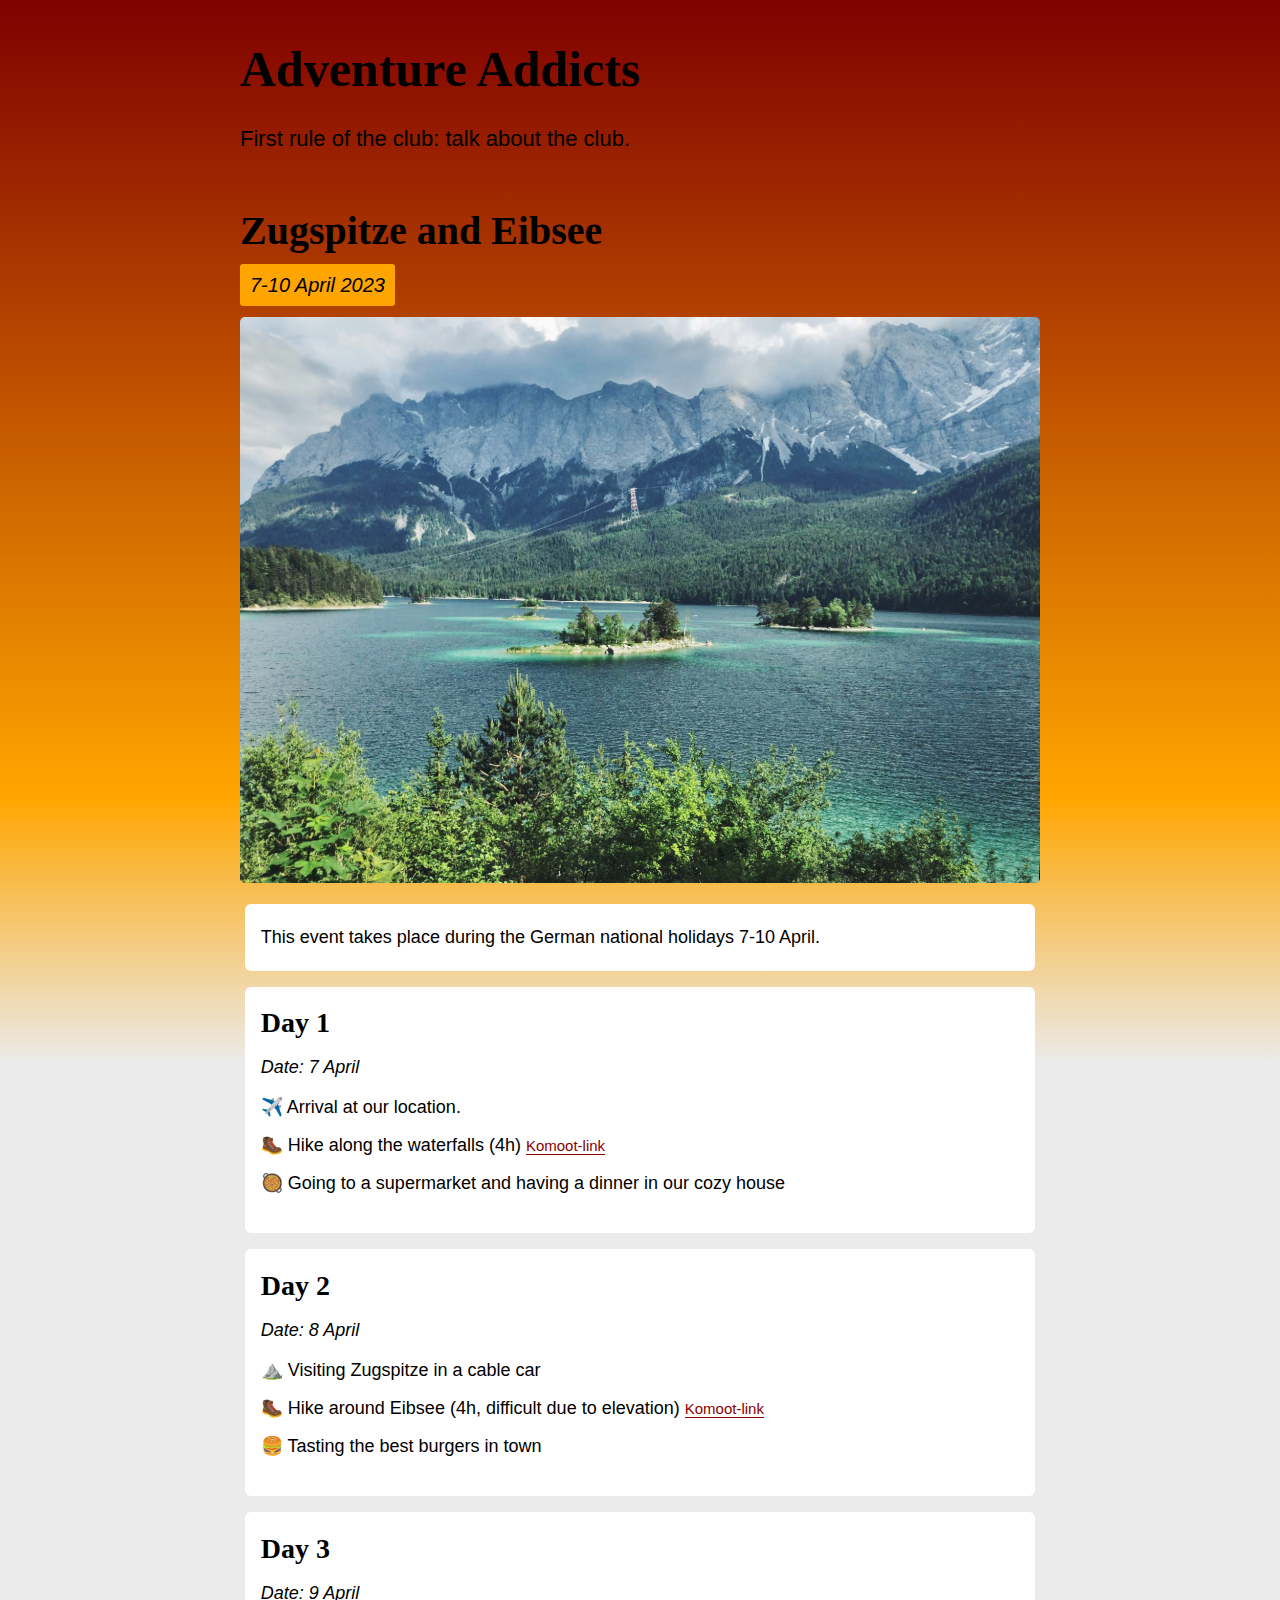
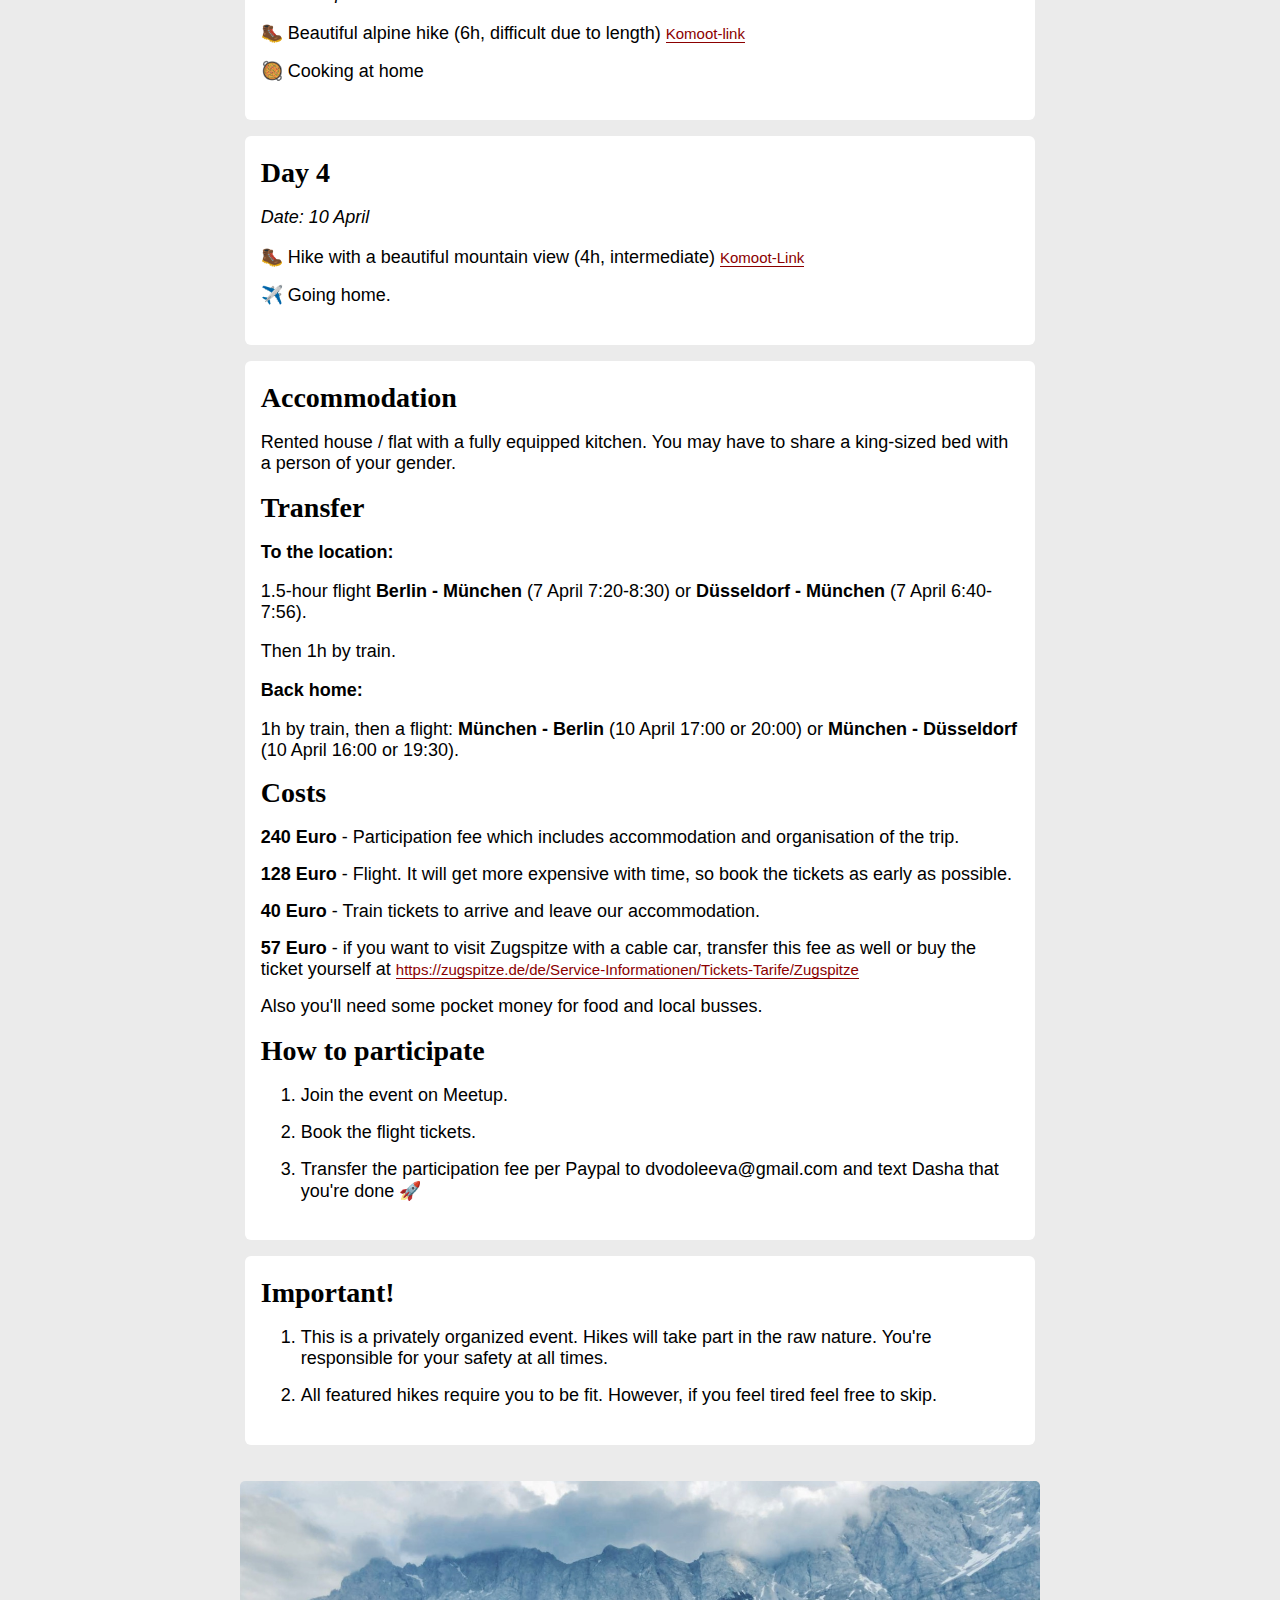
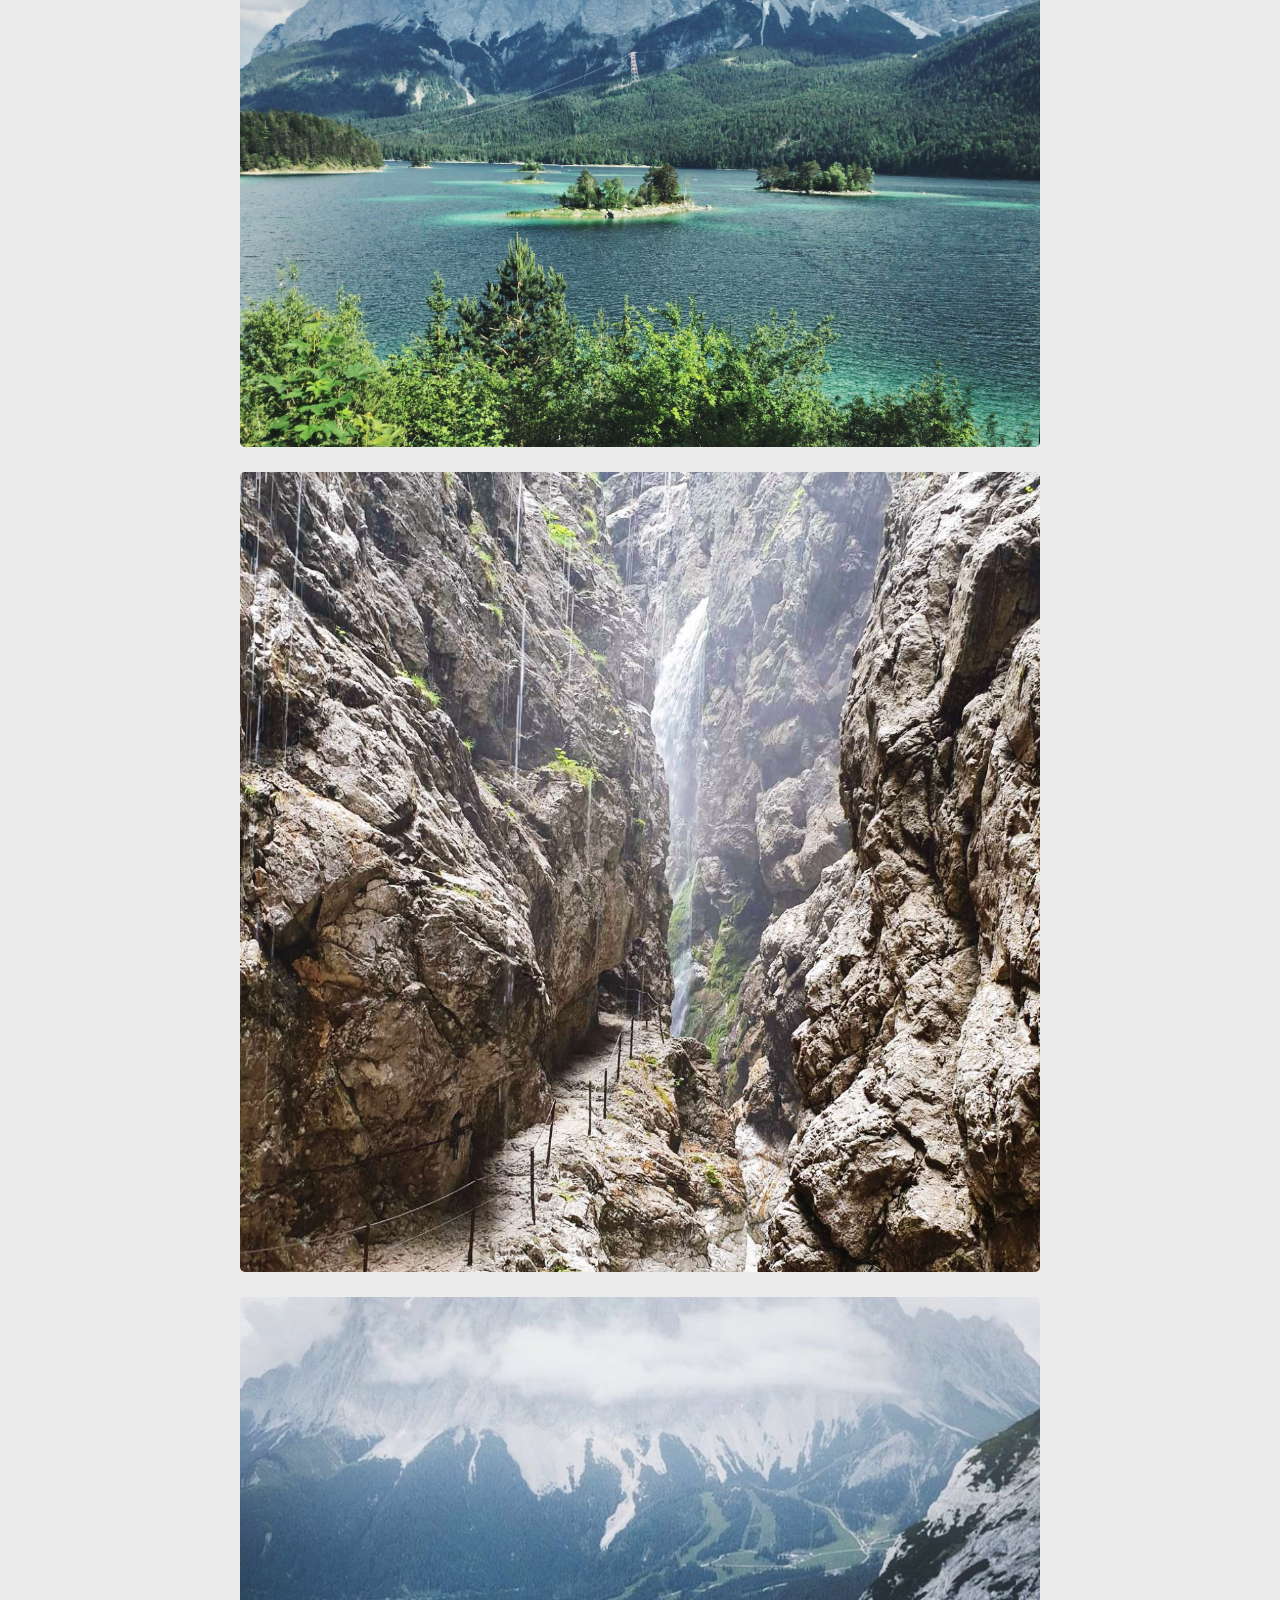
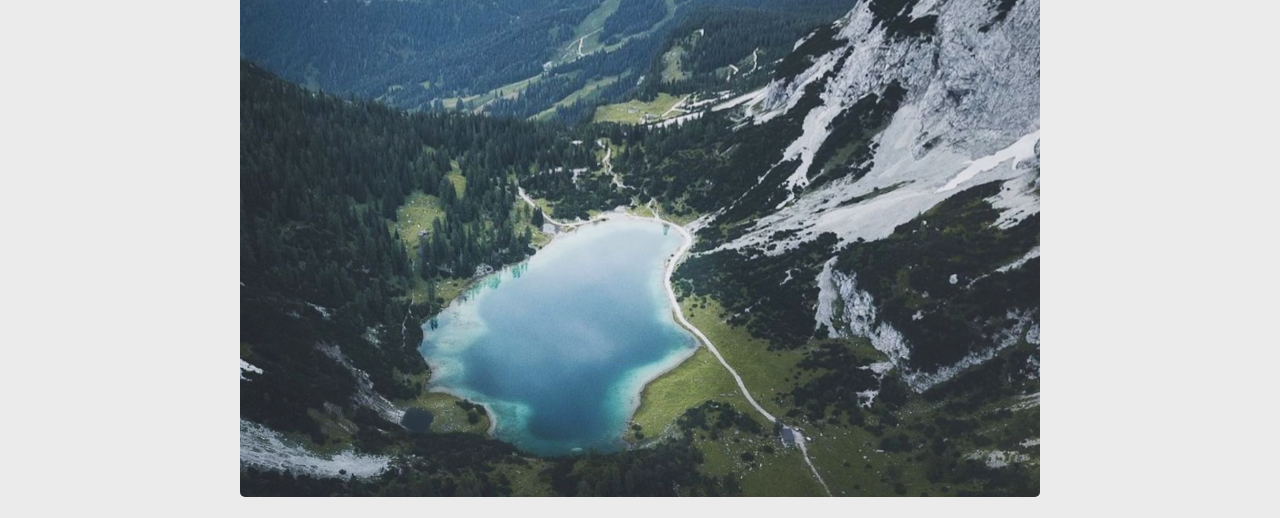
==== zugspitze/2023-04-07.html @ 320accec "correction" ====
<!DOCTYPE html>
<html lang="en">

<head>
    <link rel="stylesheet" href="../styles.css">
    <title>Adventure Addicts</title>
    <meta charset="utf-8">
    <meta name="viewport" content="width=device-width, initial-scale=1">

    <script src="../components/header.js" type="text/javascript" defer></script>
    <script src="../components/coming-trips.js" type="text/javascript" defer></script>

</head>

<body>

    <div class="padding">
        <div class="content">

            <header-component></header-component>

            <div class="horizonal-container">
                <h2>Zugspitze and Eibsee</h2>

            </div>
            <div>
                <span class="trip-dates">7-10 April 2023</span>
            </div>

    
            <img src="./assets/zs1.JPG" alt="Zugspitze">

            <div class="card">
                <p>This event takes place during the German national holidays 7-10 April. </p>
            </div>

            <div class="card">
                <h4>Day 1</h4>
                <p class="date">Date: 7 April</p>
                <ul>
                    <li>✈️ Arrival at our location. </li>
                    <li>🥾 Hike along the waterfalls (4h) <a href="https://www.komoot.com/smarttour/266112?tour_origin=smart_tour_search">Komoot-link</a> </li>
                    <li>🥘 Going to a supermarket and having a dinner in our cozy house</li>
                </ul>
            </div>
    


            <div class="card">
                <h4>Day 2 </h4>
                <p class="date">Date: 8 April</p>
                <ul>
                    <li>⛰️ Visiting Zugspitze in a cable car</li>
                    <li>🥾 Hike around Eibsee (4h, difficult due to elevation) <a href="https://www.komoot.com/tour/1000091803">Komoot-link</a></li>
                    <li>🍔 Tasting the best burgers in town</li>
                </ul>
            </div>
            

        
            <div class="card">
                <h4>Day 3</h4>
                <p class="date">Date: 9 April</p>
                <ul>
                    <li>🥾 Beautiful alpine hike (6h, difficult due to length) <a href="https://www.komoot.com/tour/1000092186">Komoot-link</a> </li>
                    <li>🥘 Cooking at home</a></li>
                </ul>
            </div>
            

            <div class="card">
                <h4>Day 4</h4>
                <p class="date">Date: 10 April</p>
                <ul>
                    <li>🥾 Hike with a beautiful mountain view (4h, intermediate) <a href="https://www.komoot.com/smarttour/9186745?tour_origin=smart_tour_search">Komoot-Link</a></li>
                    <li>✈️ Going home. </a></li>
                </ul>
            </div>


        
            <div class="card">


                <h4>
                    Accommodation
                </h4>
                <p>Rented house / flat with a fully equipped kitchen. You may have to share a king-sized bed with a person of your gender.</p>

                <h4>
                    Transfer 
                </h4>
                <p><b>To the location:</b></p>
                <p>
                    1.5-hour flight <b>Berlin - München</b> (7 April 7:20-8:30) or <b>Düsseldorf - München </b> (7 April 6:40-7:56). 
                </p>
                Then 1h by train.

                <p><b>Back home:</b></p>
                1h by train, then a flight:
                <b>München - Berlin</b> (10 April 17:00 or 20:00) or <b>München - Düsseldorf</b> (10 April 16:00 or 19:30).
                

                <h4>
                    Costs
                </h4>
                <ul>
                    <li><b>240 Euro</b> - Participation fee which includes accommodation and organisation of the trip. </li>
                    <li><b>128 Euro</b> - Flight. It will get more expensive with time, so book the tickets as early as possible. </li>
                    <li><b> 40 Euro</b> - Train tickets to arrive and leave our accommodation. </li>
                    <li><b> 57 Euro</b> - if you want to visit Zugspitze with a cable car, transfer this fee as well or buy the ticket yourself at <a href="https://zugspitze.de/de/Service-Informationen/Tickets-Tarife/Zugspitze">https://zugspitze.de/de/Service-Informationen/Tickets-Tarife/Zugspitze</a></li>
                    Also you'll need some pocket money for food and local busses. 
                </ul>


                <h4>
                    How to participate
                </h4>
                <ol>
                    <li>Join the event on Meetup.</li>
                    <li>Book the flight tickets.</li>
                    <li>Transfer the participation fee per Paypal to dvodoleeva@gmail.com and text Dasha that you're done 🚀 </li>
                </ol>
            </div>
            
            
            <div class="card">
                <h4>
                    Important!
                </h4>
                <ol>
                    <li>This is a privately organized event. Hikes will take part in the raw nature. You're responsible for your safety at all times.</li>
                    <li>All featured hikes require you to be fit. However, if you feel tired feel free to skip.</li>
                </ol>

            </div>

            



            <img src="./assets/zs1.JPG" alt="Zugspitze">
            <img src="./assets/zs2.JPG" alt="Zugspitze">
            <img src="./assets/zs4.JPG" alt="Zugspitze">
            


        </div>
    </div>

</body>
</html>
---- styles.css ----
* {
    box-sizing: border-box;
}

body {
    margin: 0;
    font-family: Arial, Helvetica, sans-serif;
    font-size: 18px;
    background: rgb(128,0,0);
    background: linear-gradient(rgba(128,0,0,1) 0%, rgb(255, 166, 0) 15%, rgb(235, 235, 235) 20%);
}

h1 {
    font-size: 50px;
    color: black;
    margin-bottom: 20px;
    font-family: Georgia;
    line-height: 70px;
}



.subheader {
    font-size: 22px;
    font-size: italic;
    color: black;
}

h2 {
    font-size: 40px;
    font-family: Georgia;
    margin-bottom: 20px;
}

h3 {
    font-size: 32px;
    font-family: Georgia;
}

h4 {
    font-size: 28px;
    margin: 1rem 0;
    font-family: Georgia;
}

a {
    color: darkred;
    text-decoration: none;
    border-bottom: 1px solid darkred;
    font-size: smaller;
}

img {
    width: 100%;
    max-width: 800px;
    max-height: 800px;
    object-fit: cover;
    border-radius: 5px;
    margin-top: 20px;
}

p {
    font-size: 18px;
}

ul {
    padding: 0;
    list-style-type: none;
}

li {
    padding-bottom: 1rem;
    /* list-style-type: none; */
    margin: 0;
}

li:not(:last-child):after {
    padding-bottom: 0;
}

.padding {
    margin: 1rem;
}

.content {
    width: 100%;
    max-width: 800px;
    margin-left: auto; 
    margin-right: auto;
}

.trip-dates {
    color: black;
    background-color: orange;
    padding: 10px;
    margin-top: 30px;
    font-size: 20px;
    font-style: italic;
    border-radius: 3px;
    text-overflow: none;
}

.date {
    font-style: italic;
}

.card {
    background-color: white;
    border-radius: 6px;
    padding: 0.3rem 1rem;
    margin: 1rem 0.3rem;
}

.day-plan:nth-child(odd) {
    /* background-color: ghostwhite; */
}

.horizonal-container {
    display: flex;
    flex-direction: row;
    justify-content: space-between;
    align-items: center;
}

/* box-shadow: 0 8px 40px -12px rgba(0,0,0,0.3); */
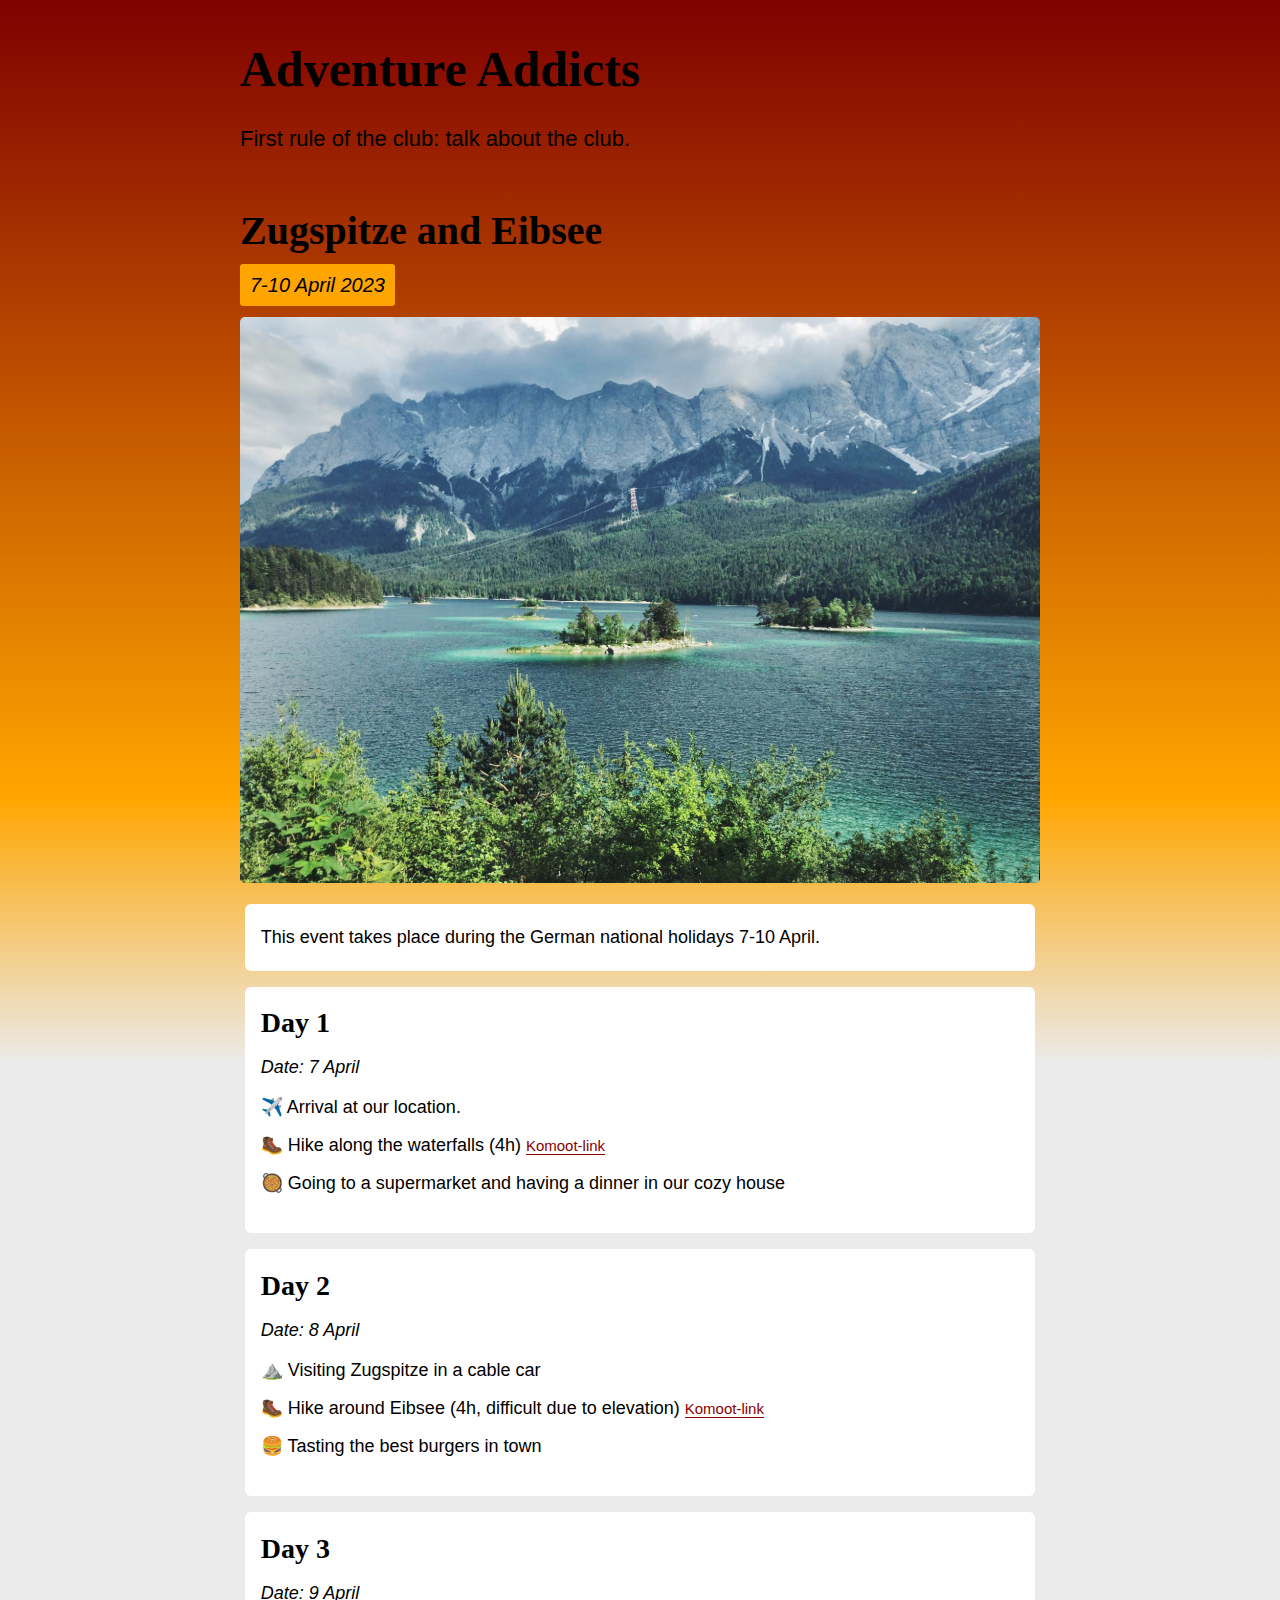
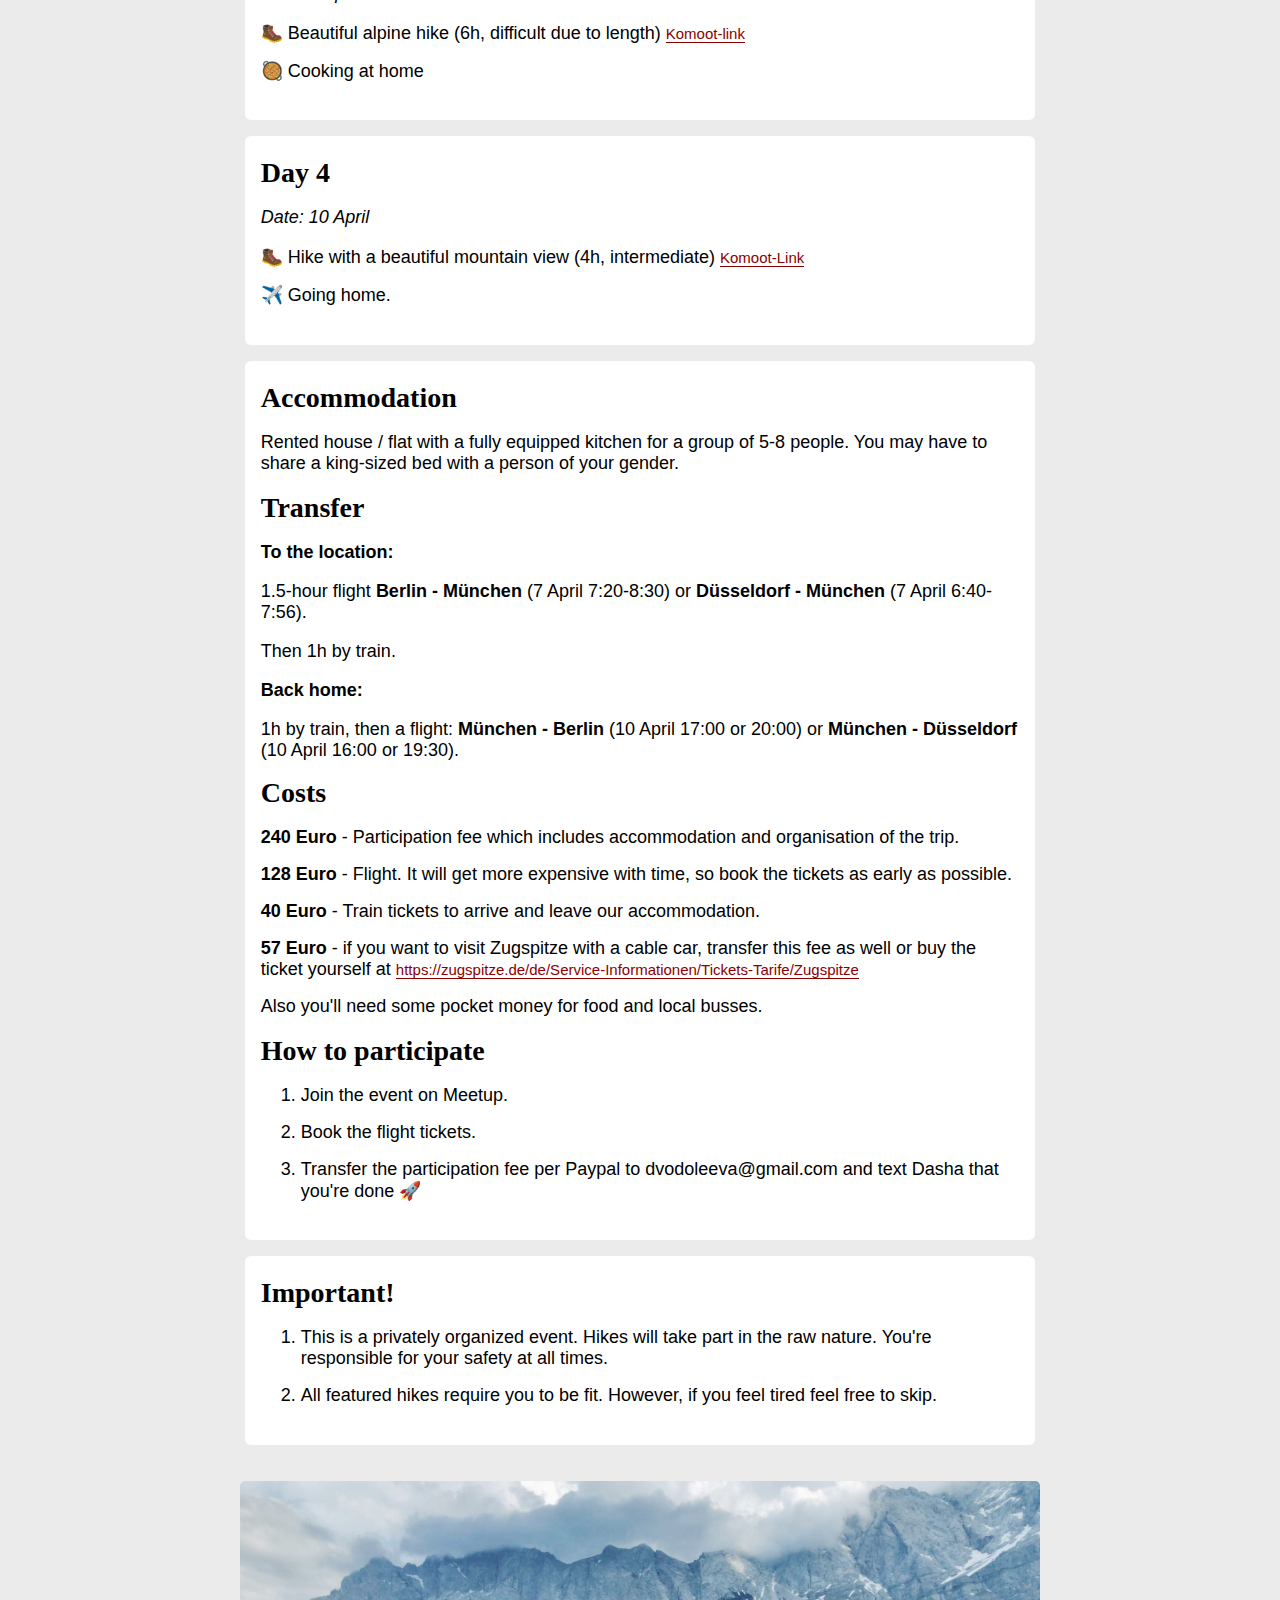
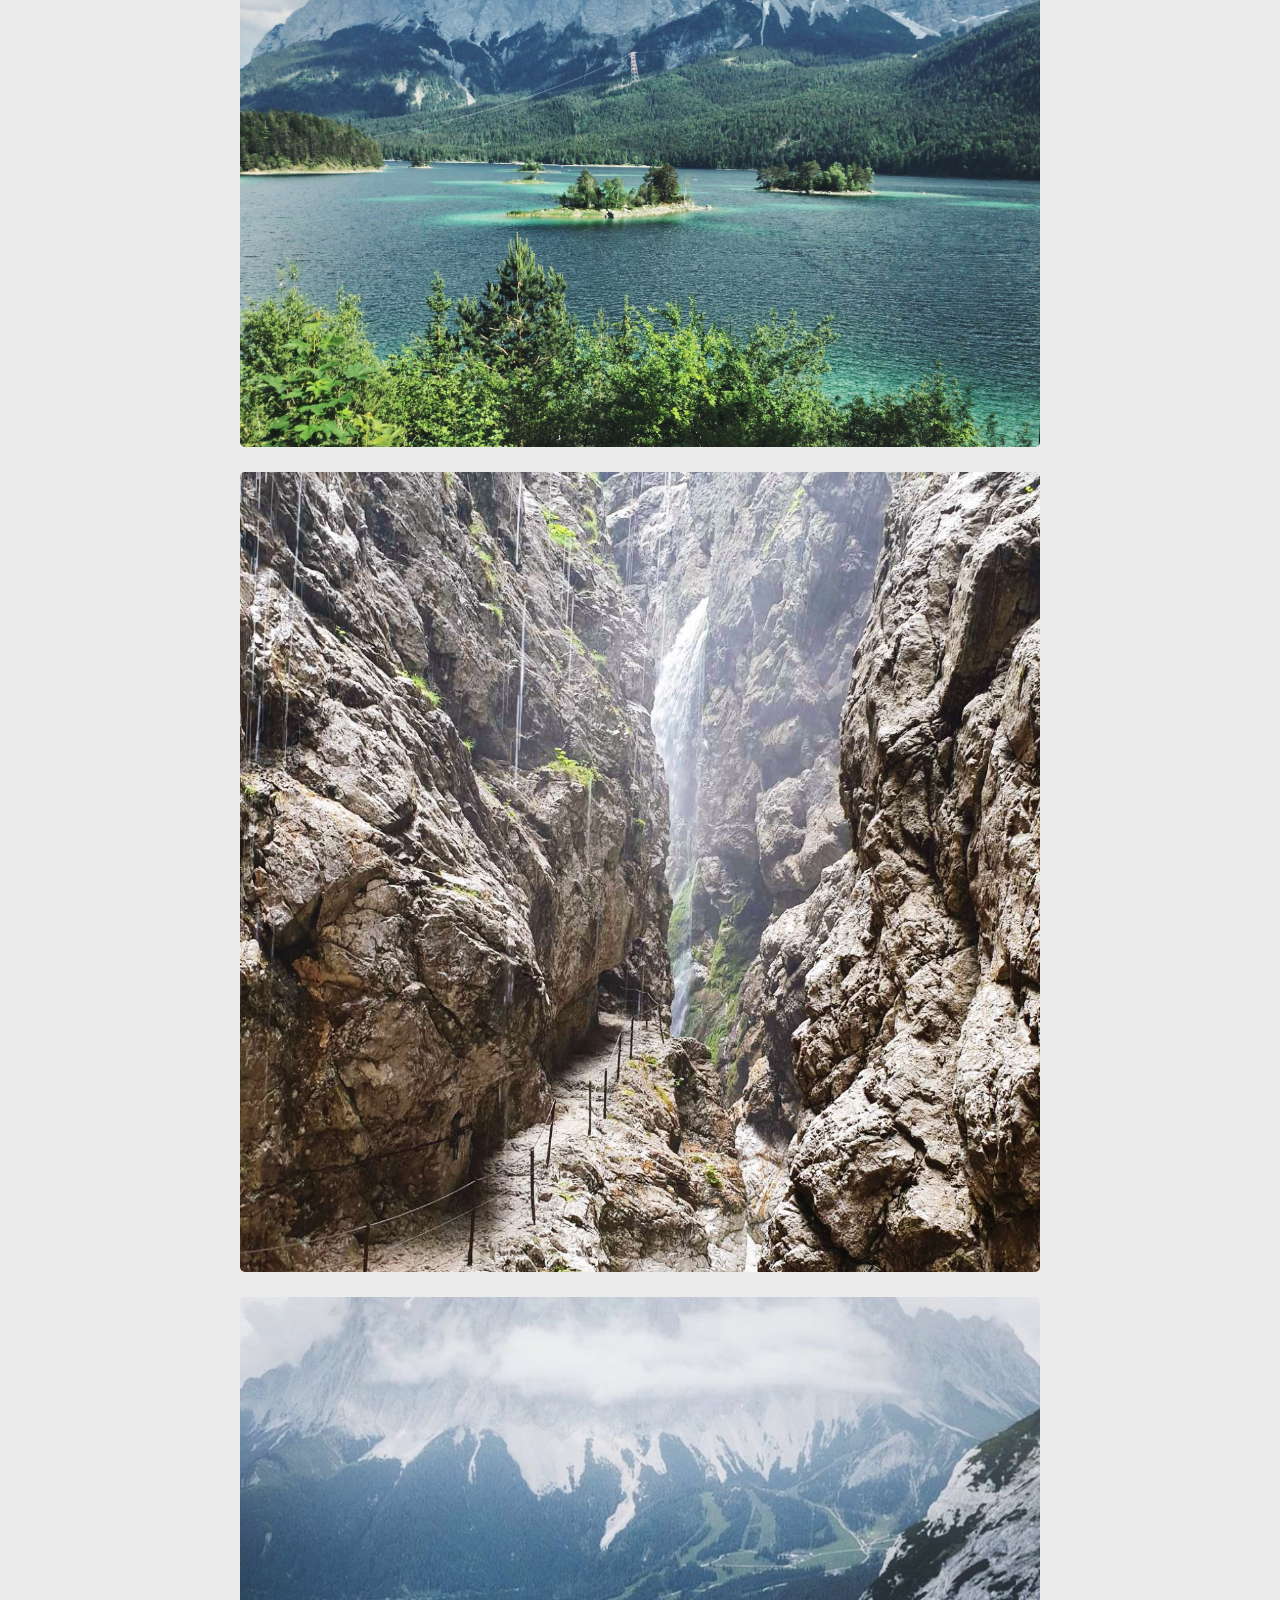
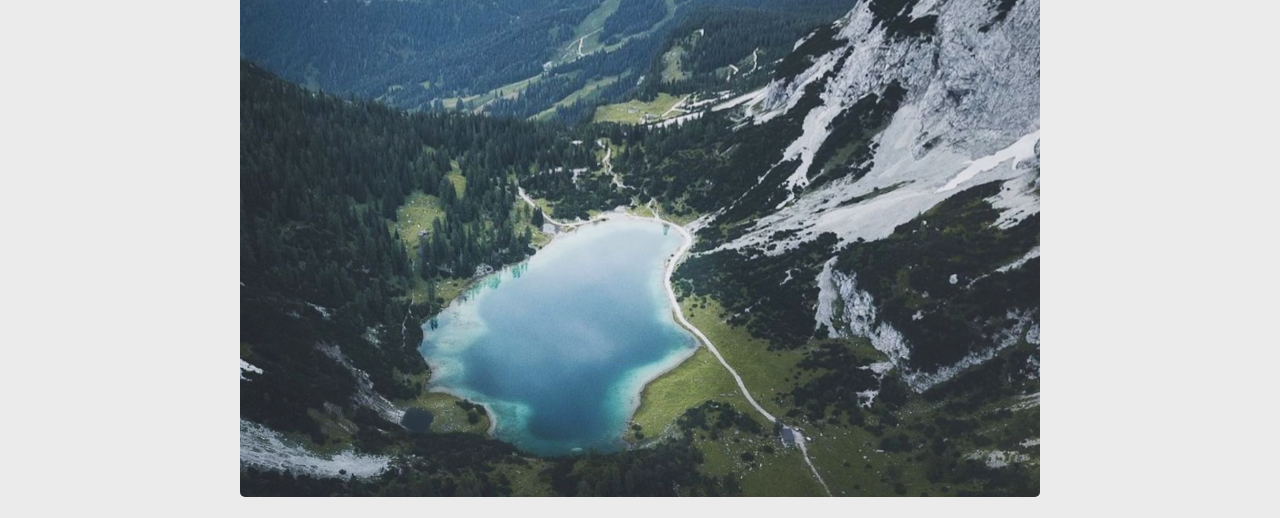
==== commit b233e98e: "house" ====
--- a/zugspitze/2023-04-07.html
+++ b/zugspitze/2023-04-07.html
@@ -85,7 +85,7 @@
                 <h4>
                     Accommodation
                 </h4>
-                <p>Rented house / flat with a fully equipped kitchen. You may have to share a king-sized bed with a person of your gender.</p>
+                <p>Rented house / flat with a fully equipped kitchen for a group of 5-8 people. You may have to share a king-sized bed with a person of your gender.</p>
 
                 <h4>
                     Transfer 
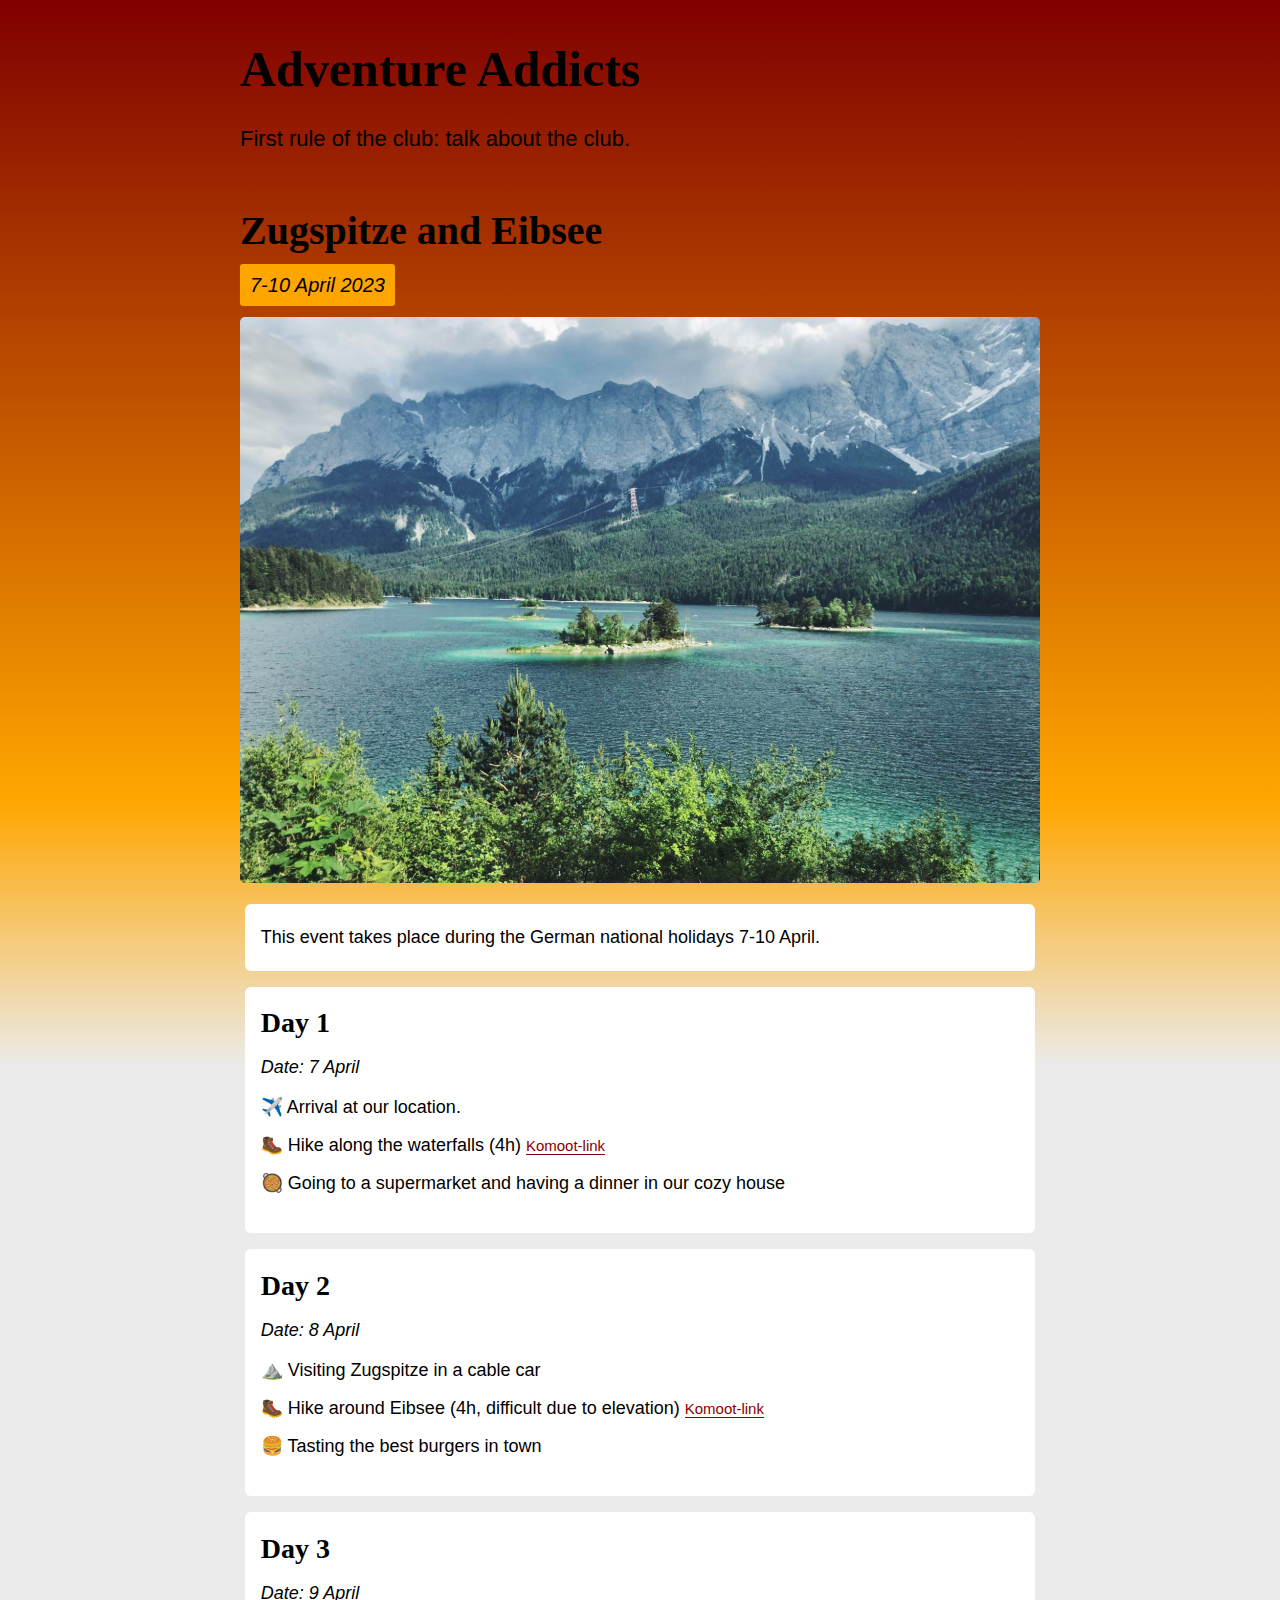
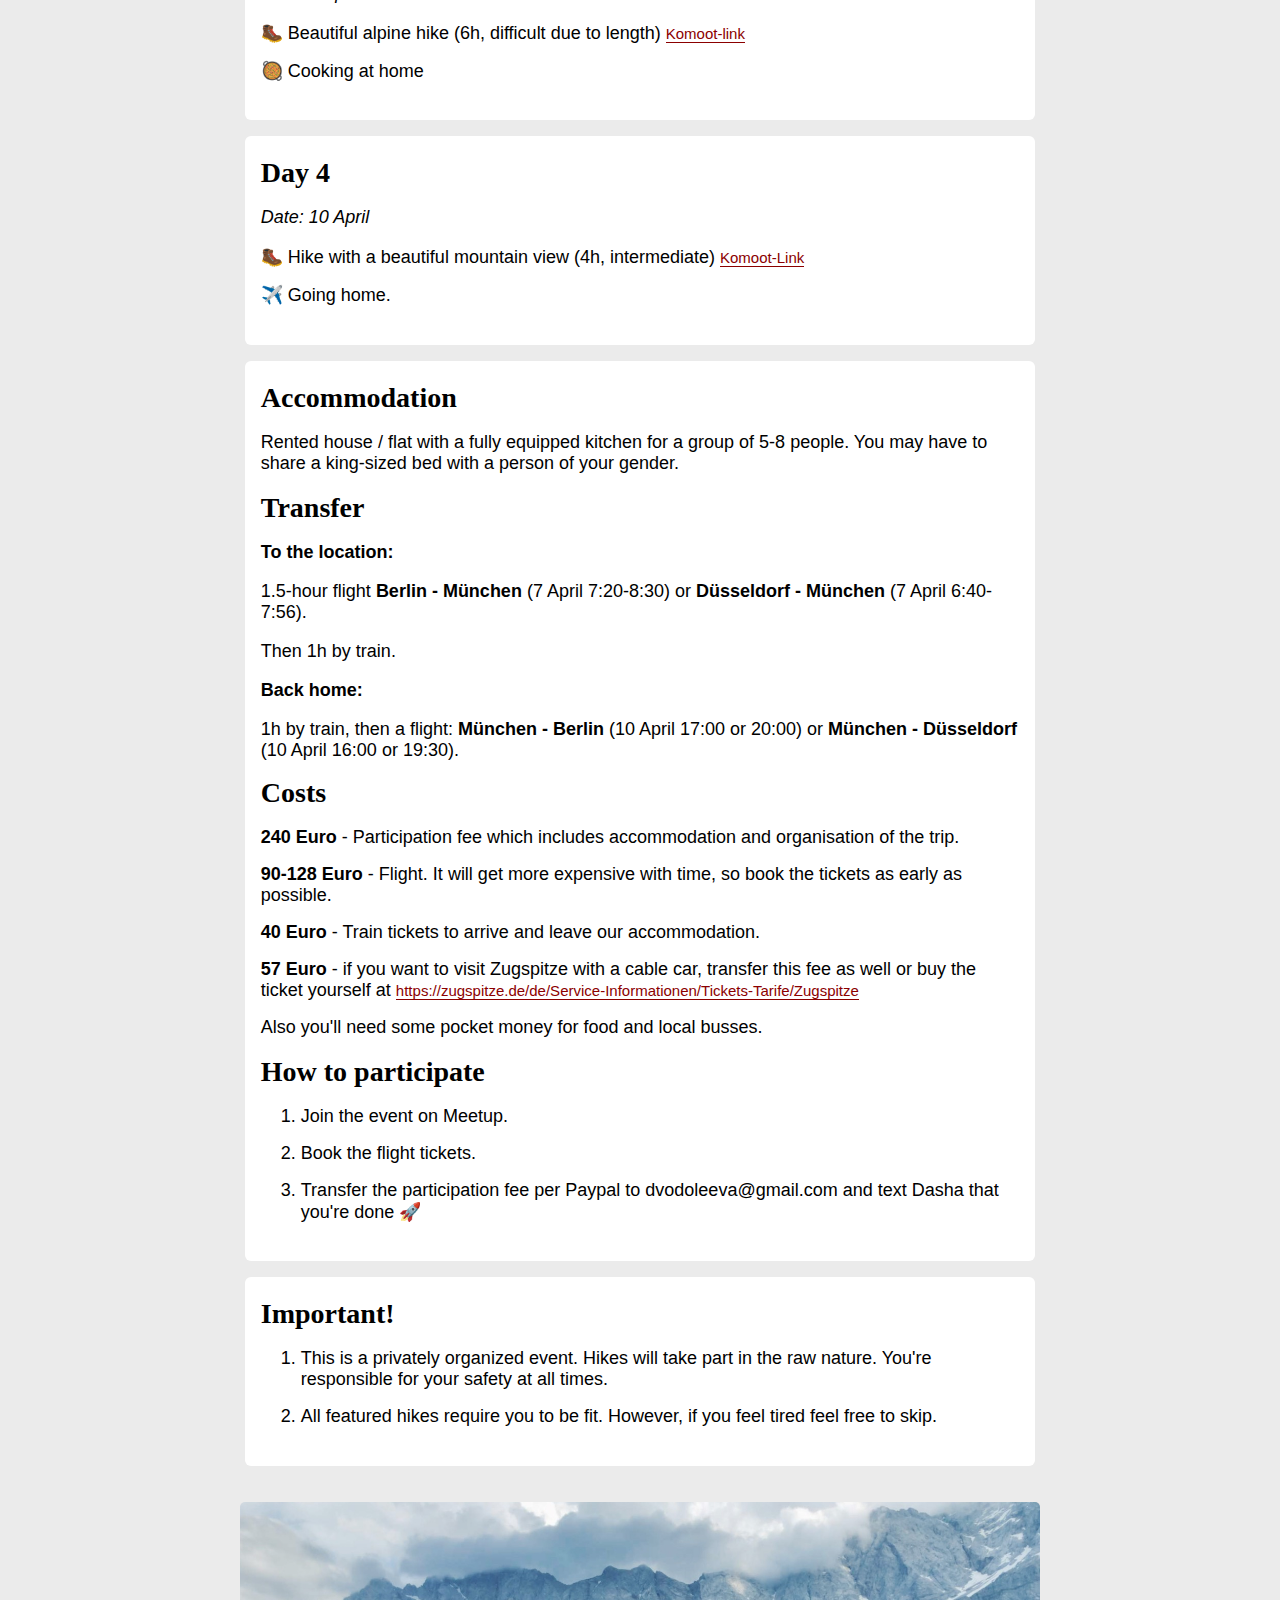
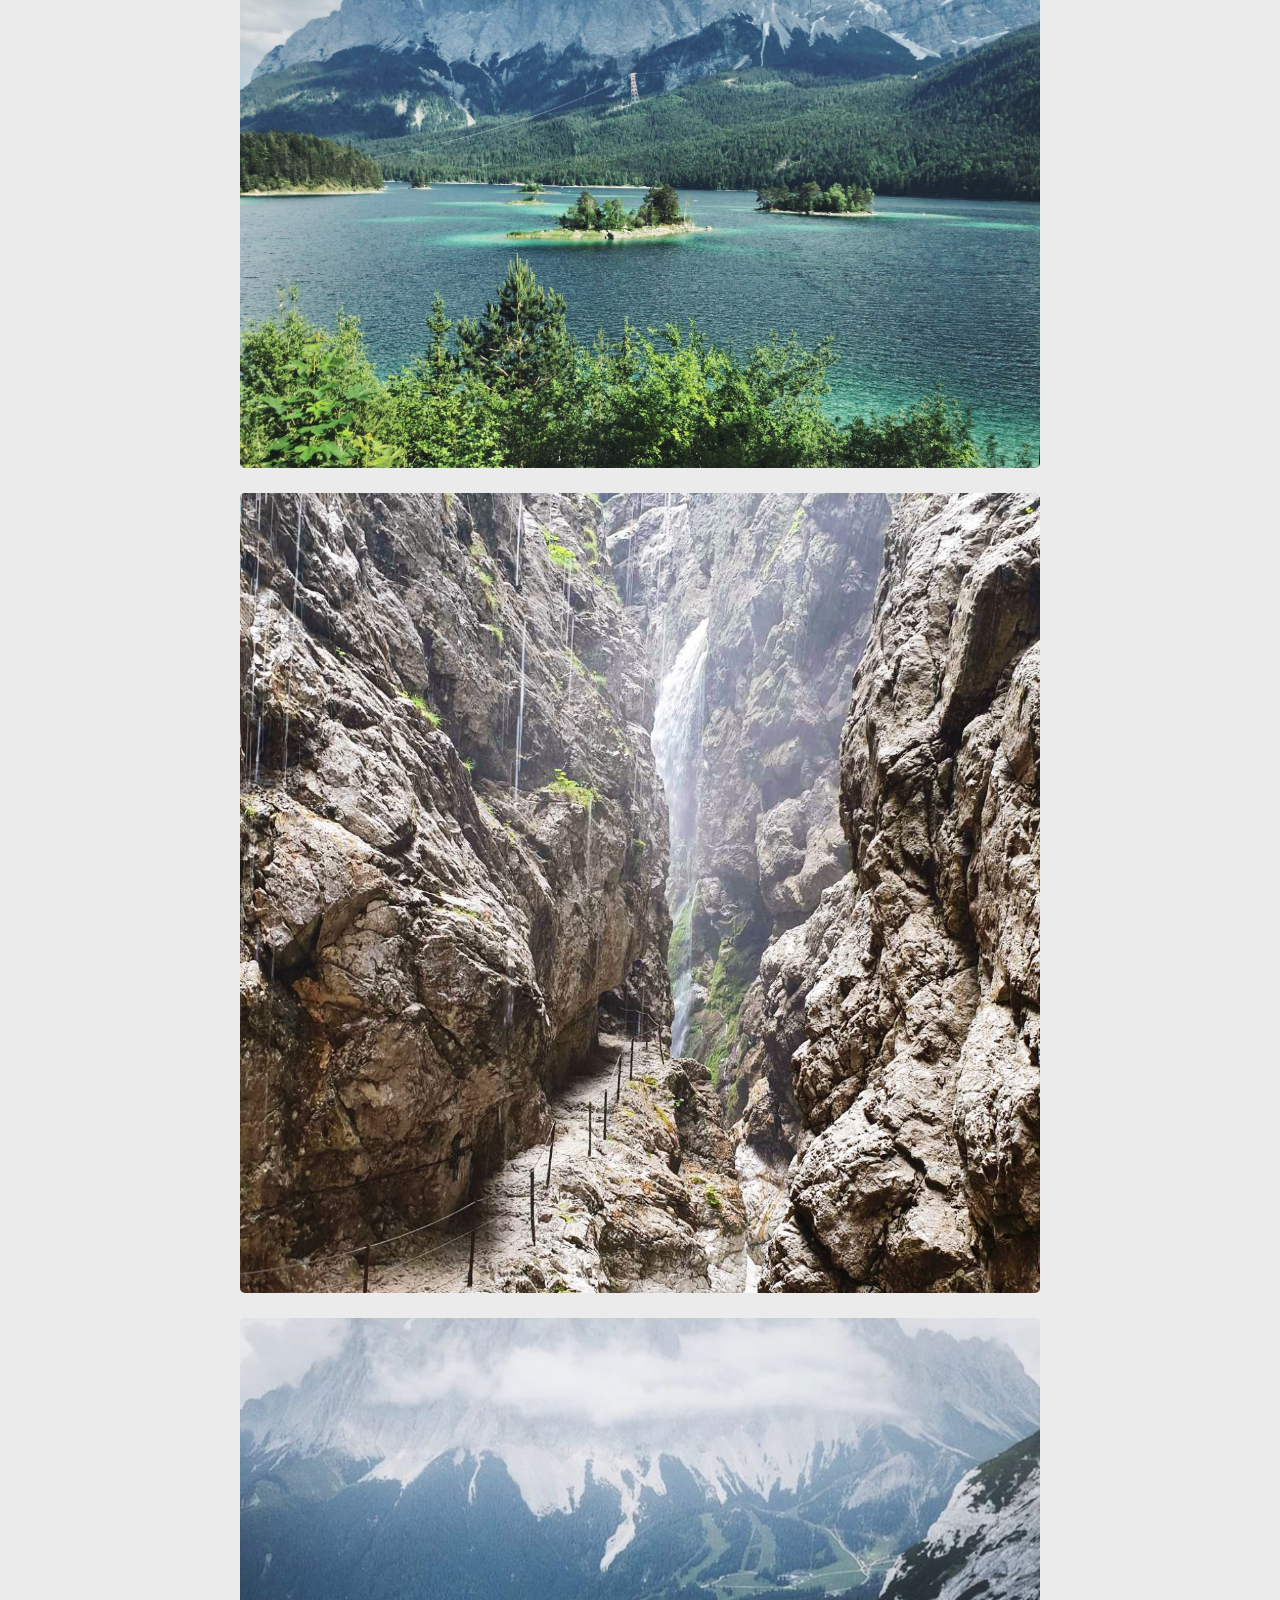
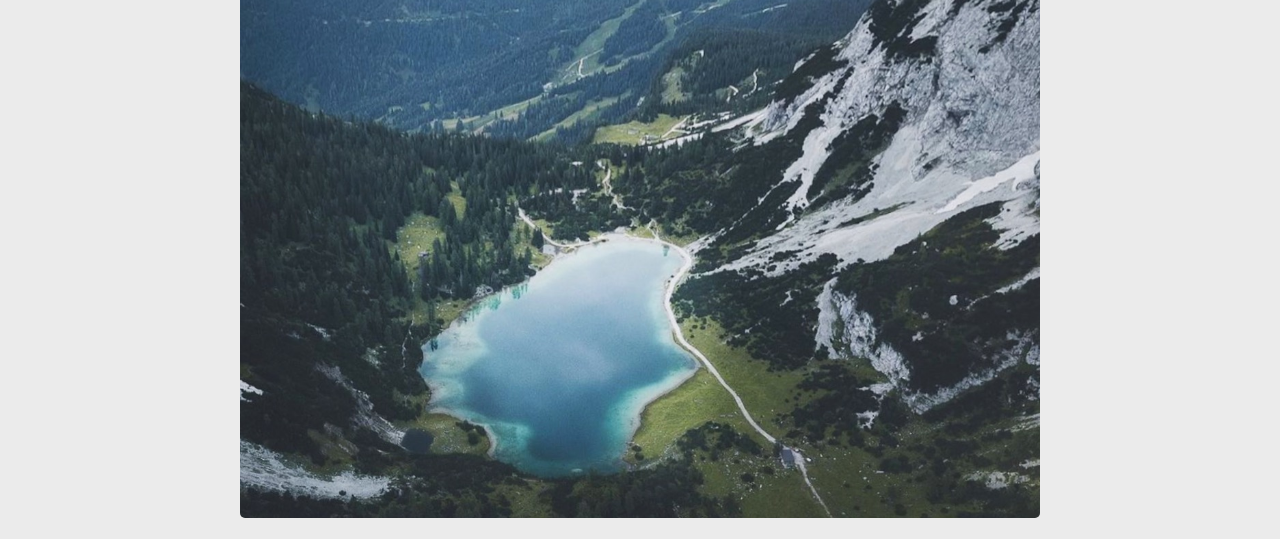
==== commit 816c3179: "flight price" ====
--- a/zugspitze/2023-04-07.html
+++ b/zugspitze/2023-04-07.html
@@ -106,7 +106,7 @@
                 </h4>
                 <ul>
                     <li><b>240 Euro</b> - Participation fee which includes accommodation and organisation of the trip. </li>
-                    <li><b>128 Euro</b> - Flight. It will get more expensive with time, so book the tickets as early as possible. </li>
+                    <li><b>90-128 Euro</b> - Flight. It will get more expensive with time, so book the tickets as early as possible. </li>
                     <li><b> 40 Euro</b> - Train tickets to arrive and leave our accommodation. </li>
                     <li><b> 57 Euro</b> - if you want to visit Zugspitze with a cable car, transfer this fee as well or buy the ticket yourself at <a href="https://zugspitze.de/de/Service-Informationen/Tickets-Tarife/Zugspitze">https://zugspitze.de/de/Service-Informationen/Tickets-Tarife/Zugspitze</a></li>
                     Also you'll need some pocket money for food and local busses. 
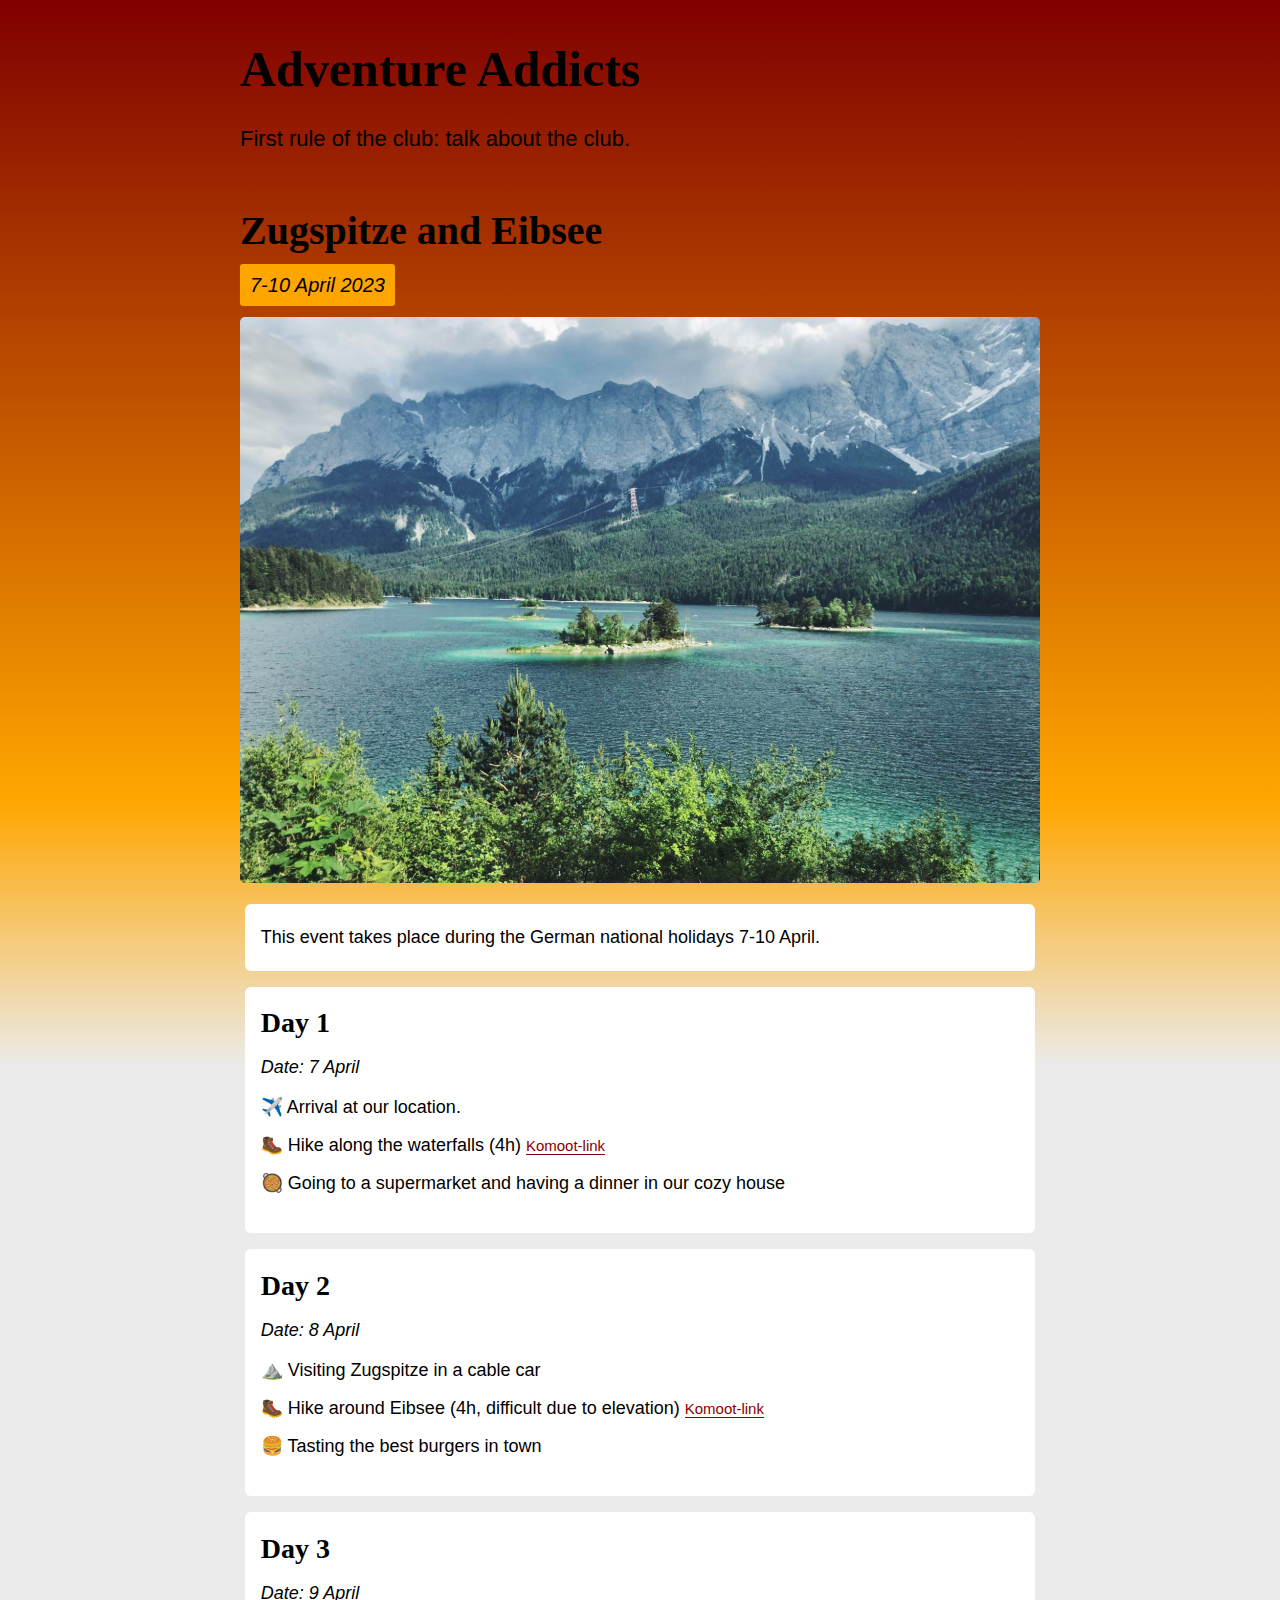
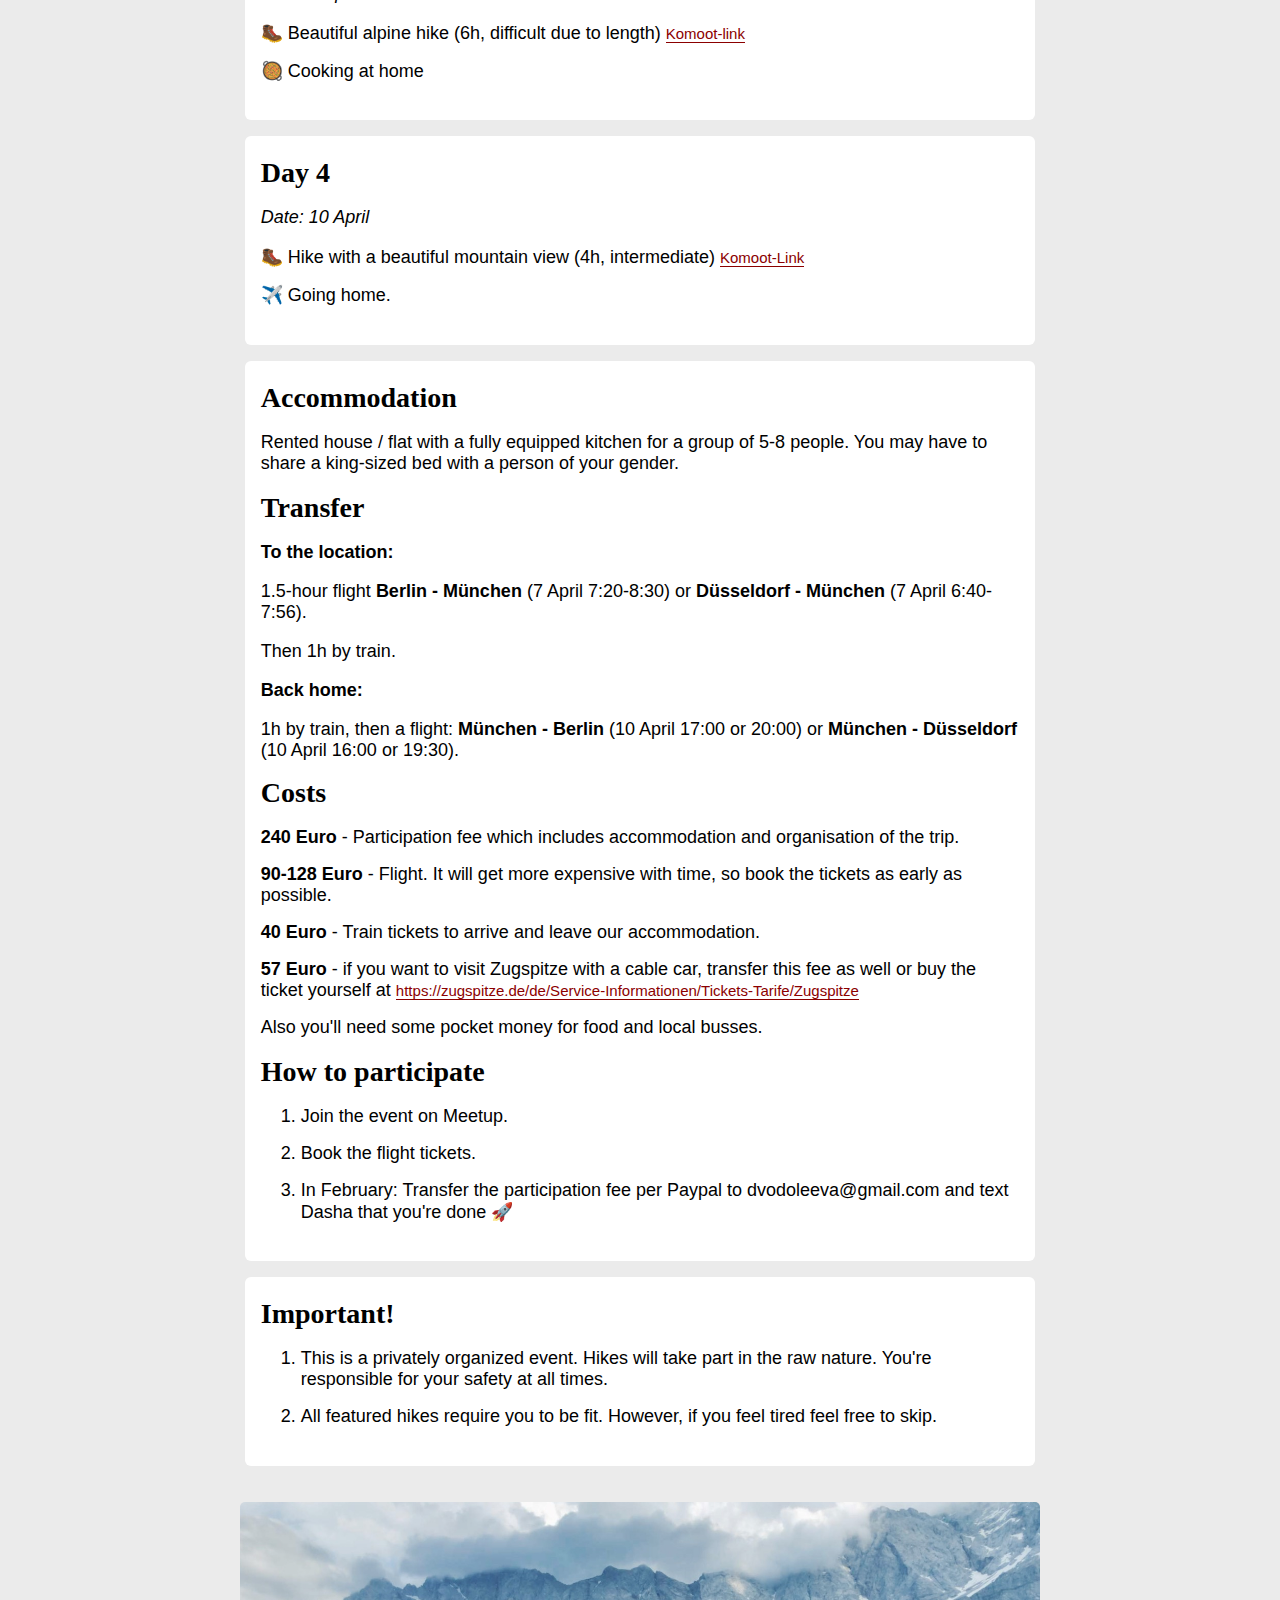
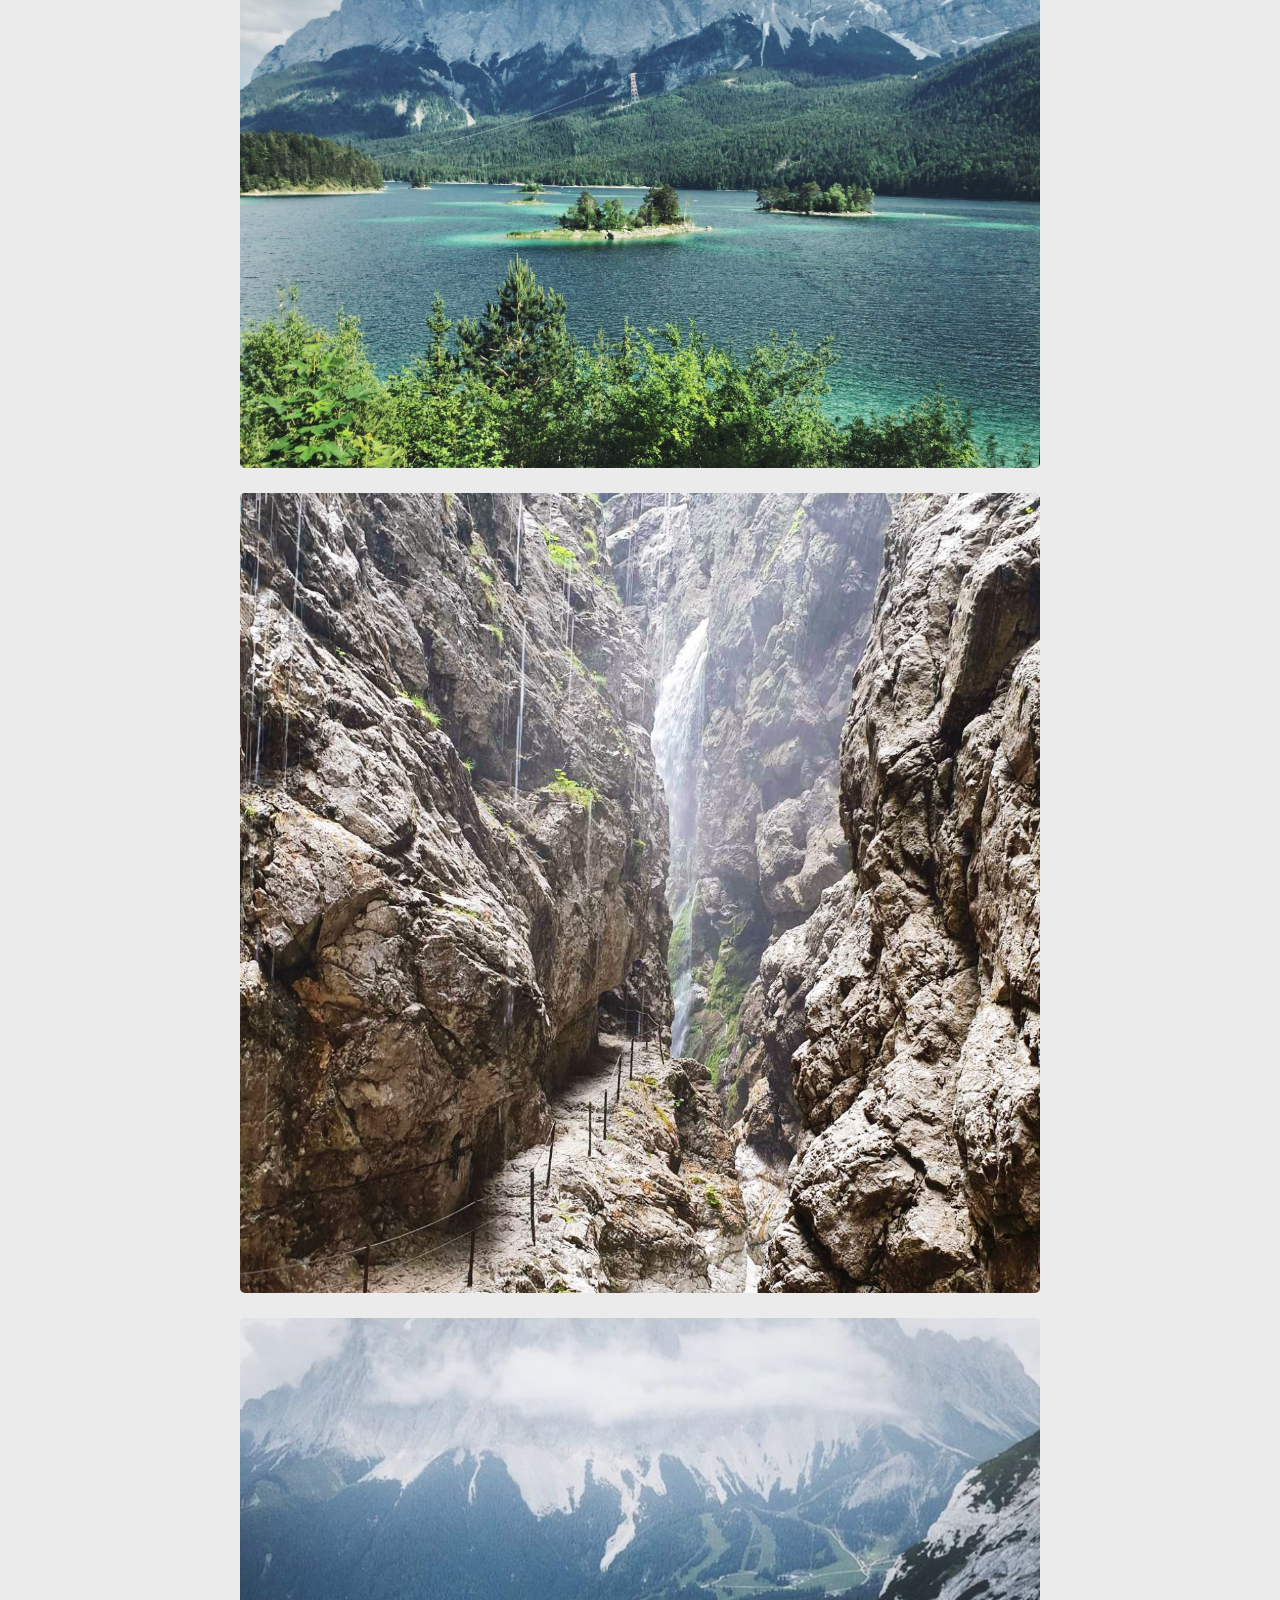
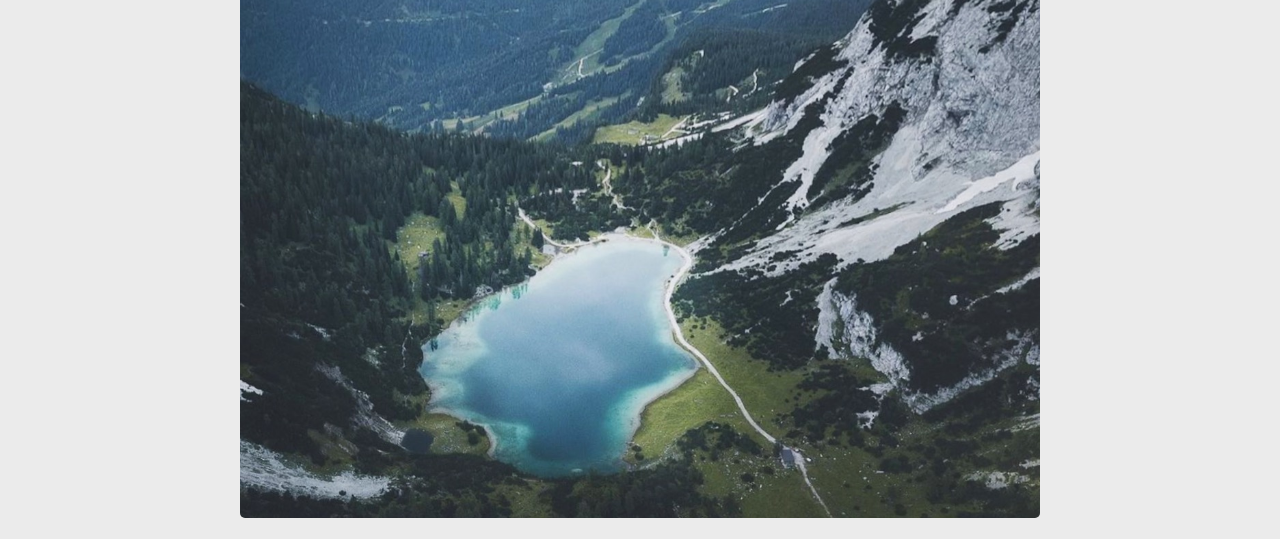
==== commit cddafd77: "participation fee" ====
--- a/zugspitze/2023-04-07.html
+++ b/zugspitze/2023-04-07.html
@@ -119,7 +119,7 @@
                 <ol>
                     <li>Join the event on Meetup.</li>
                     <li>Book the flight tickets.</li>
-                    <li>Transfer the participation fee per Paypal to dvodoleeva@gmail.com and text Dasha that you're done 🚀 </li>
+                    <li>In February: Transfer the participation fee per Paypal to dvodoleeva@gmail.com and text Dasha that you're done 🚀 </li>
                 </ol>
             </div>
             
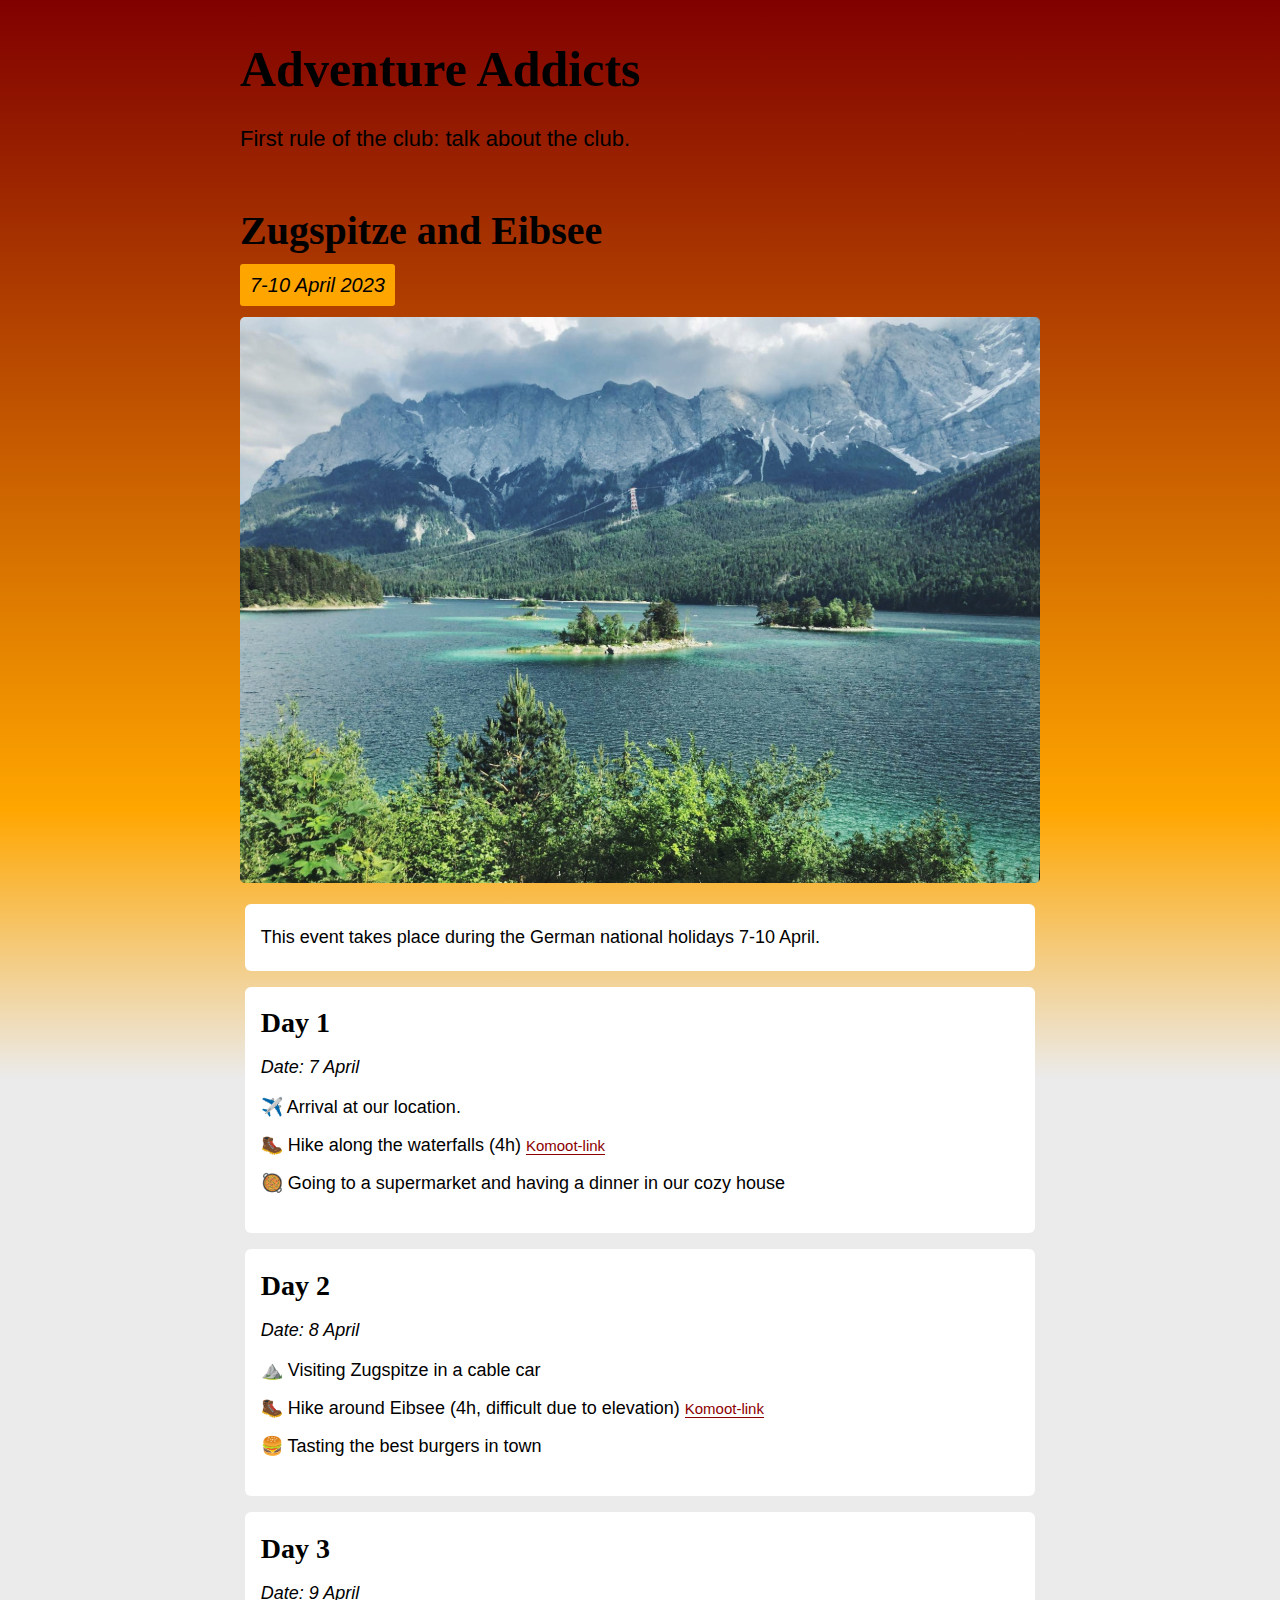
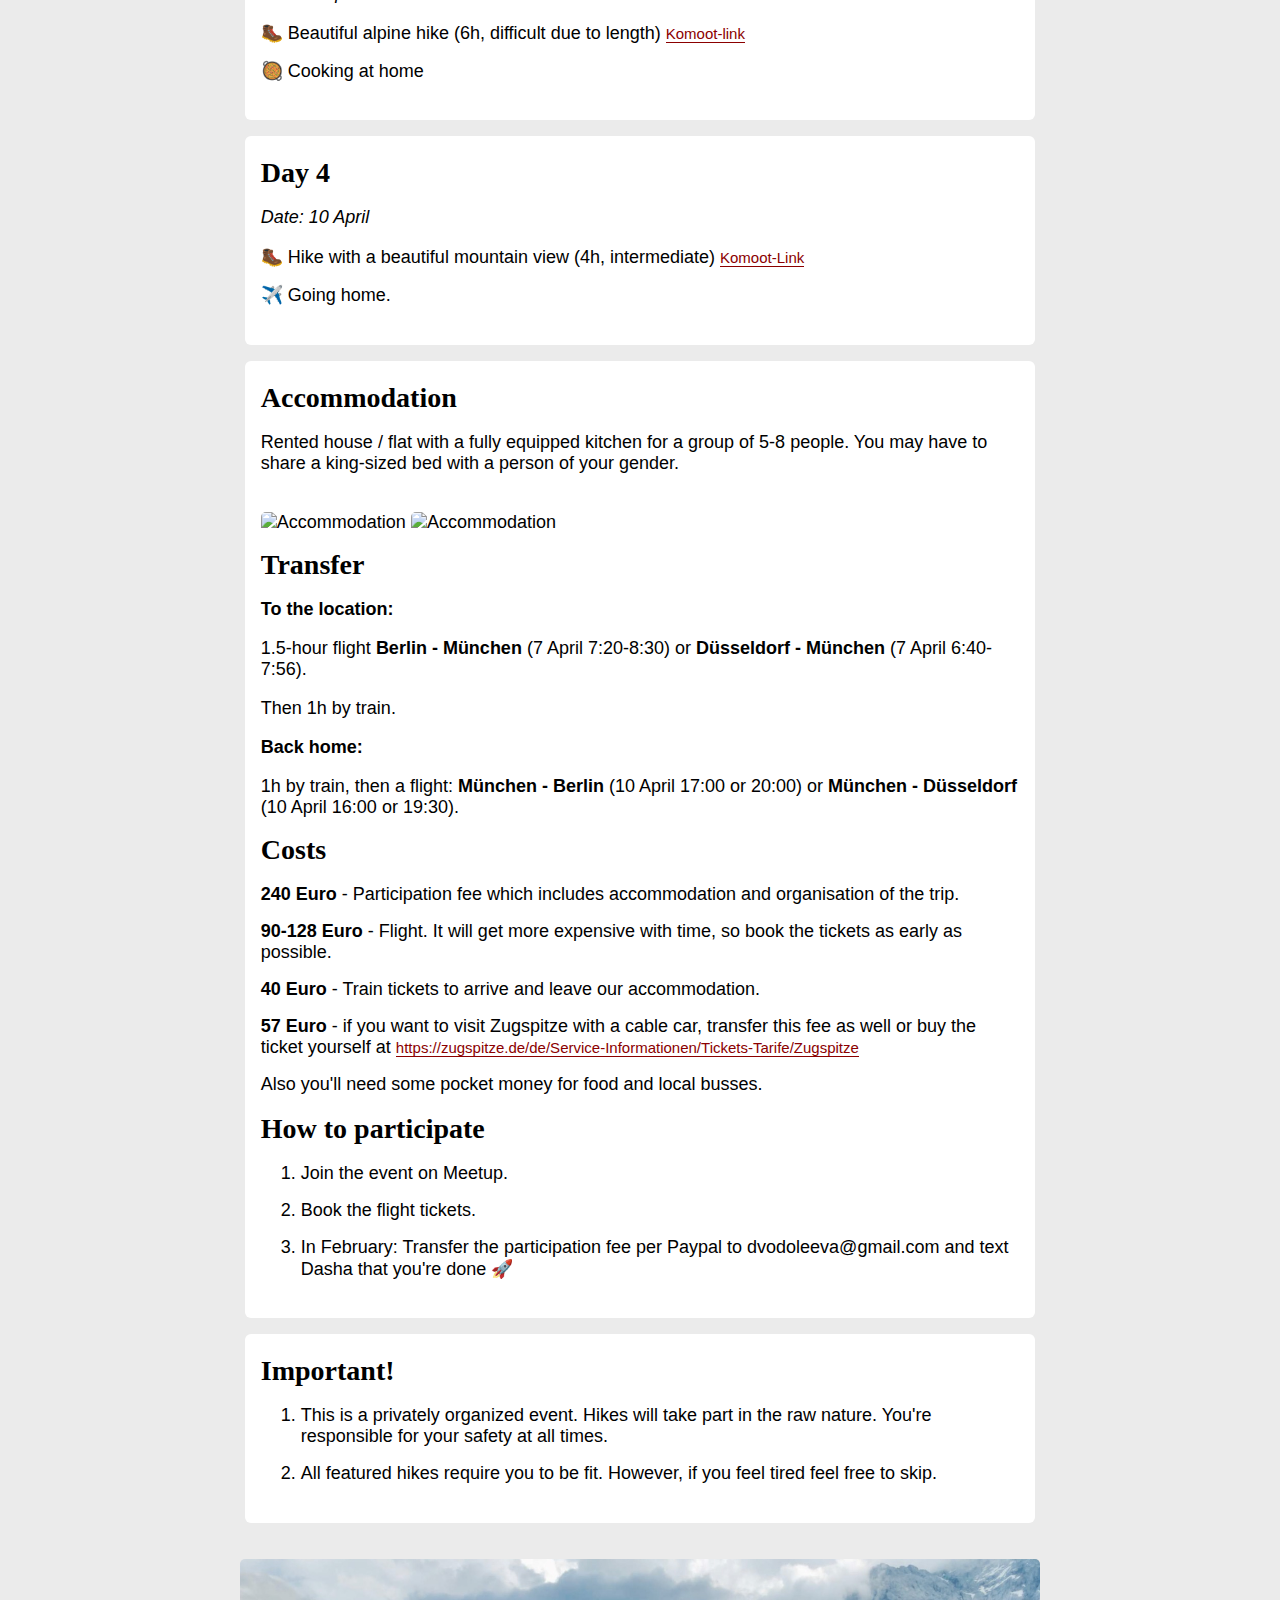
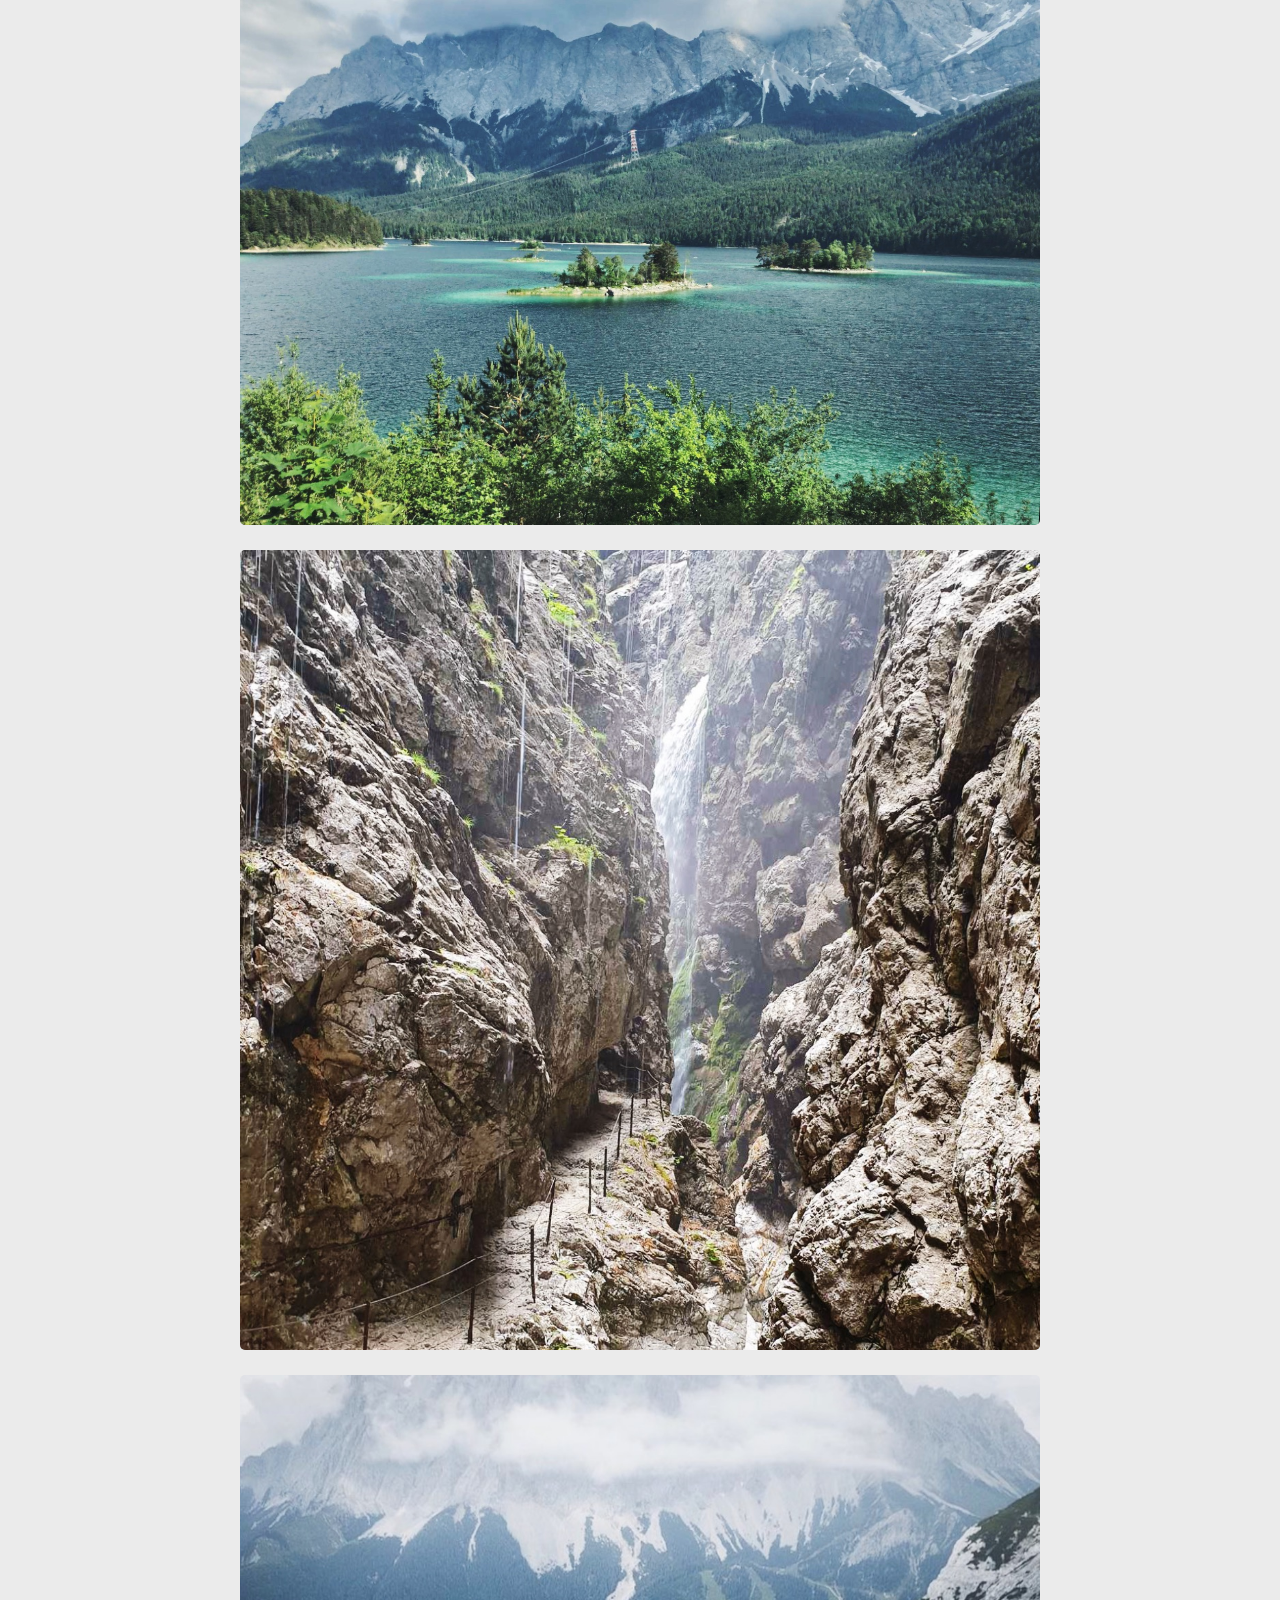
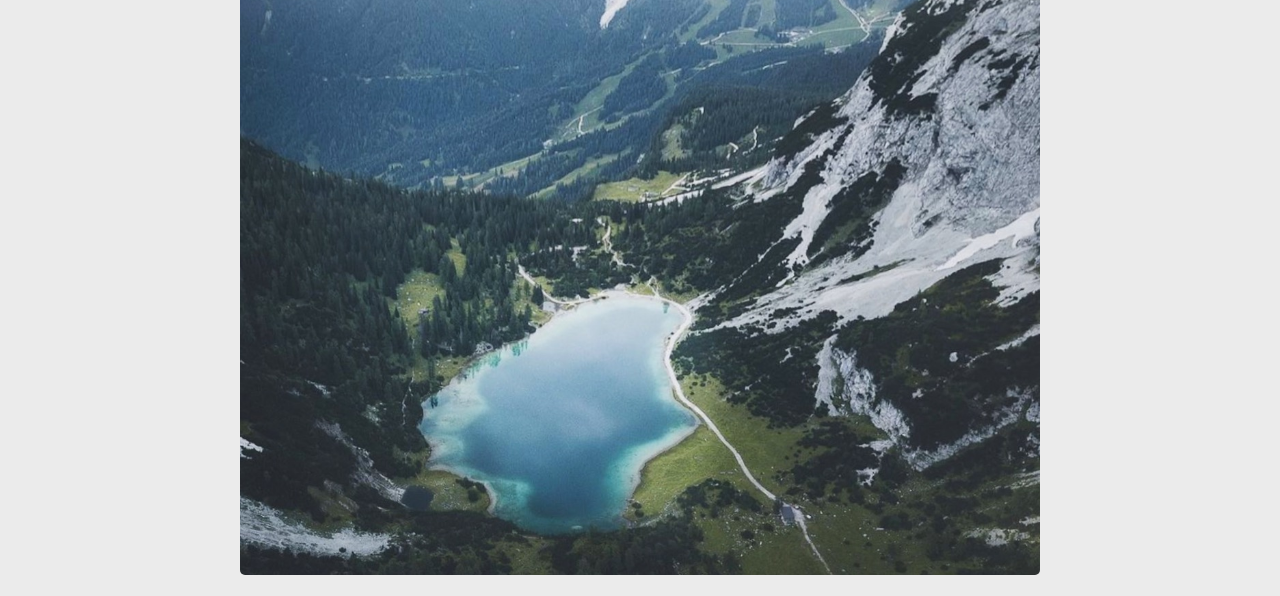
==== commit a7a2f169: "add accommodation pictures" ====
--- a/zugspitze/2023-04-07.html
+++ b/zugspitze/2023-04-07.html
@@ -87,6 +87,10 @@
                 </h4>
                 <p>Rented house / flat with a fully equipped kitchen for a group of 5-8 people. You may have to share a king-sized bed with a person of your gender.</p>
 
+                <img src="./assets/acc2.png" alt="Accommodation">
+                <img src="./assets/acc1.png" alt="Accommodation">
+
+
                 <h4>
                     Transfer 
                 </h4>
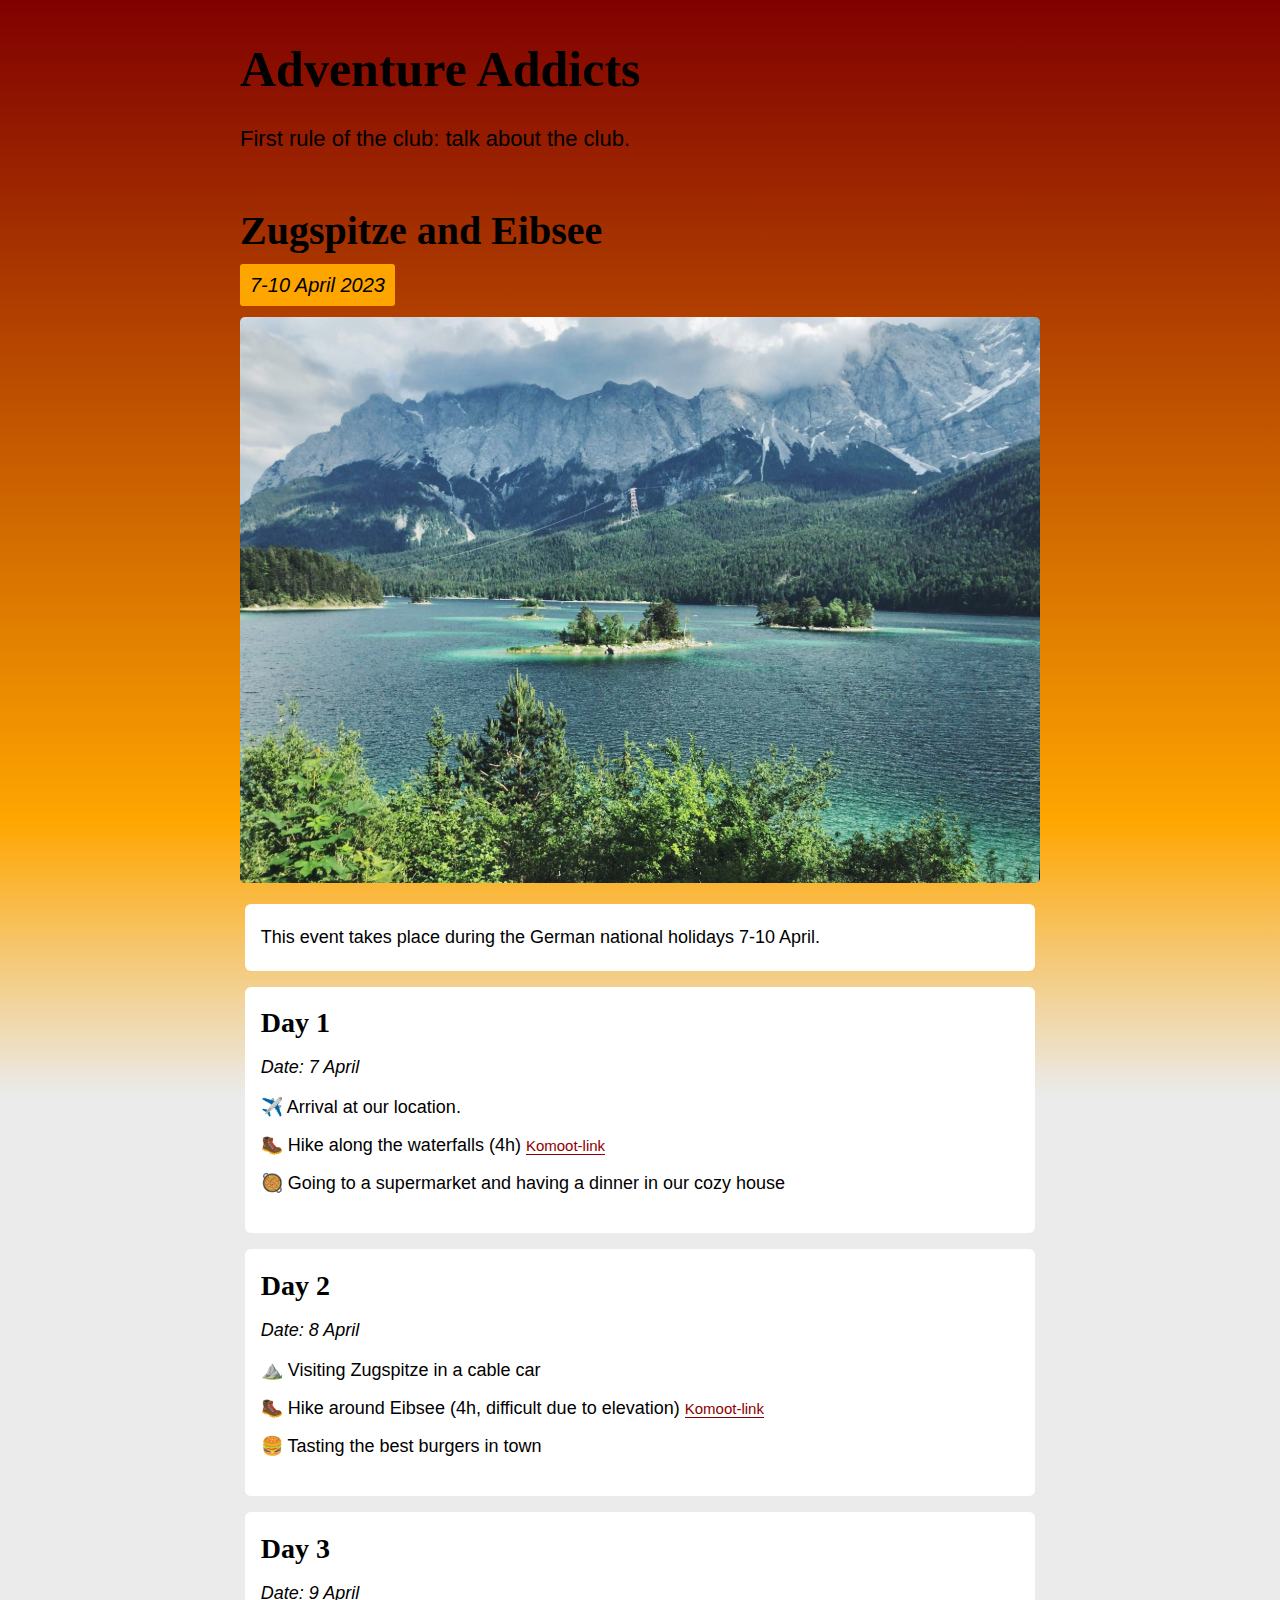
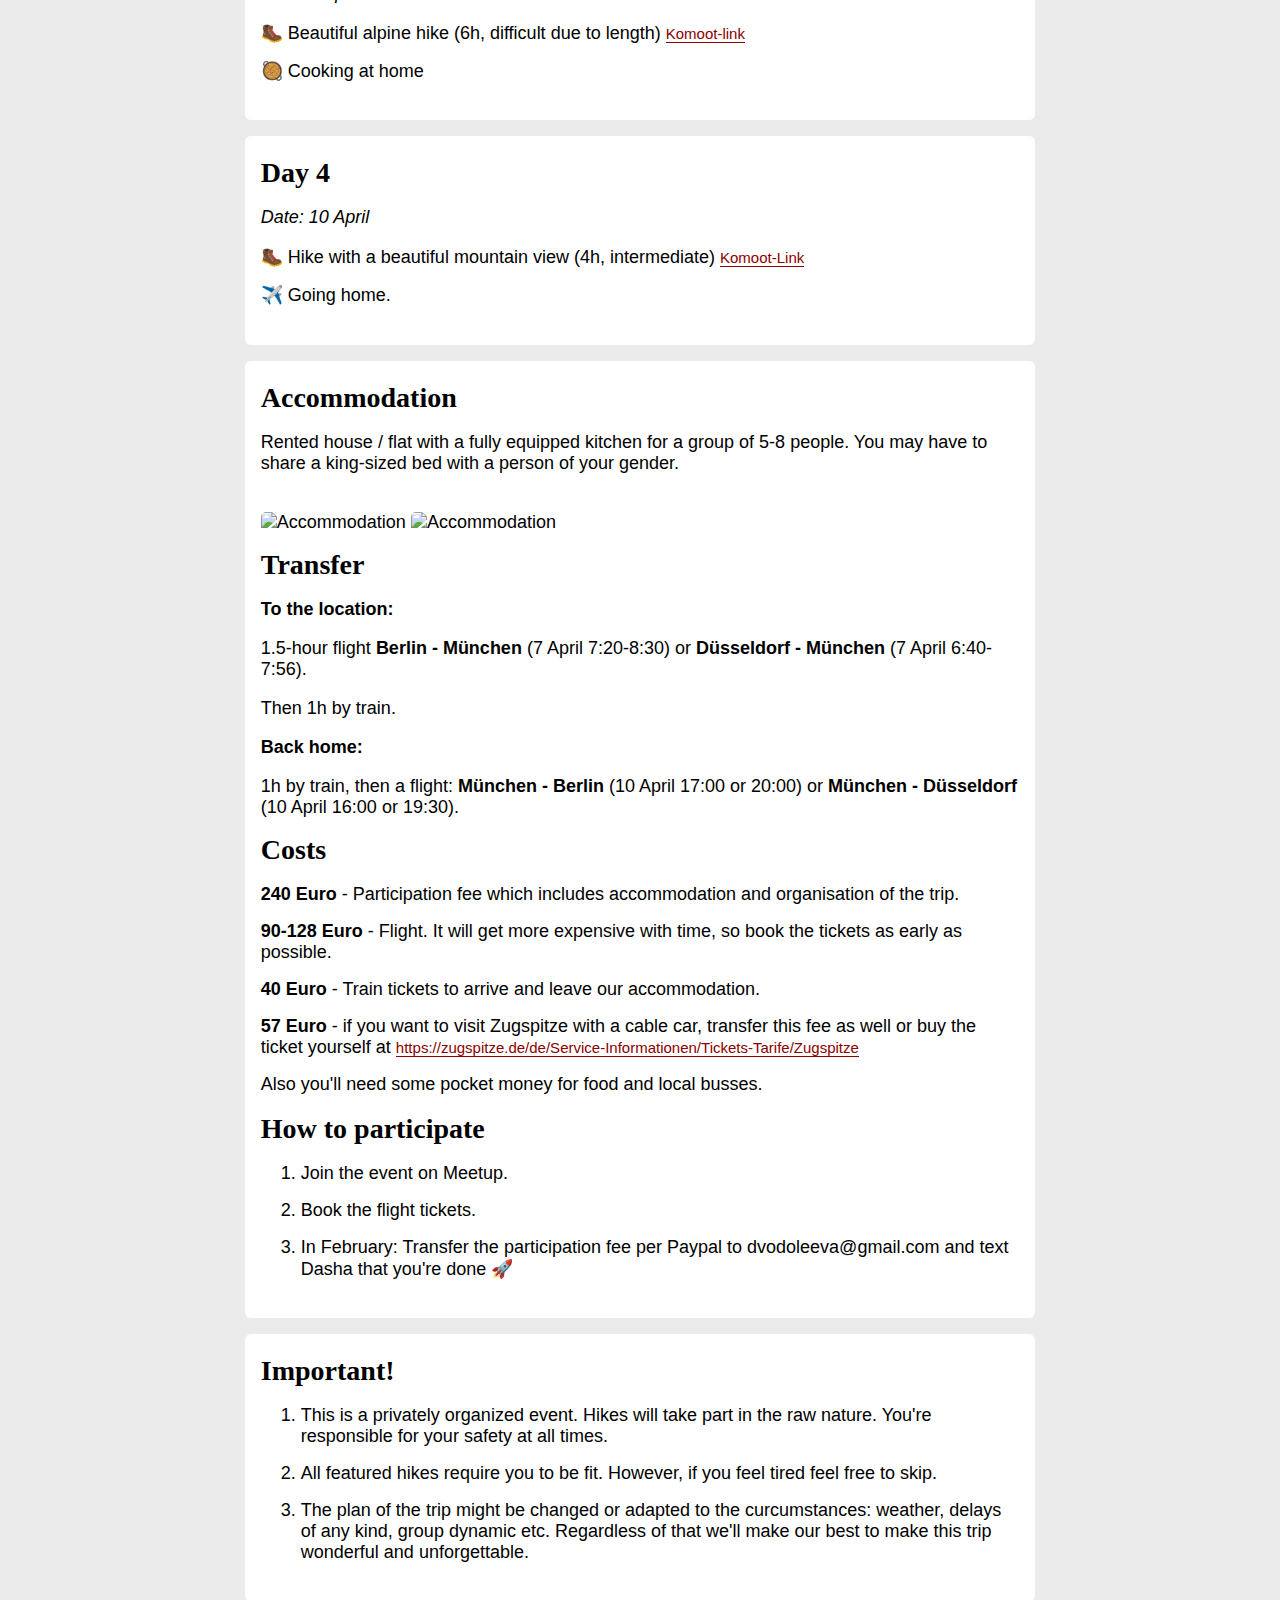
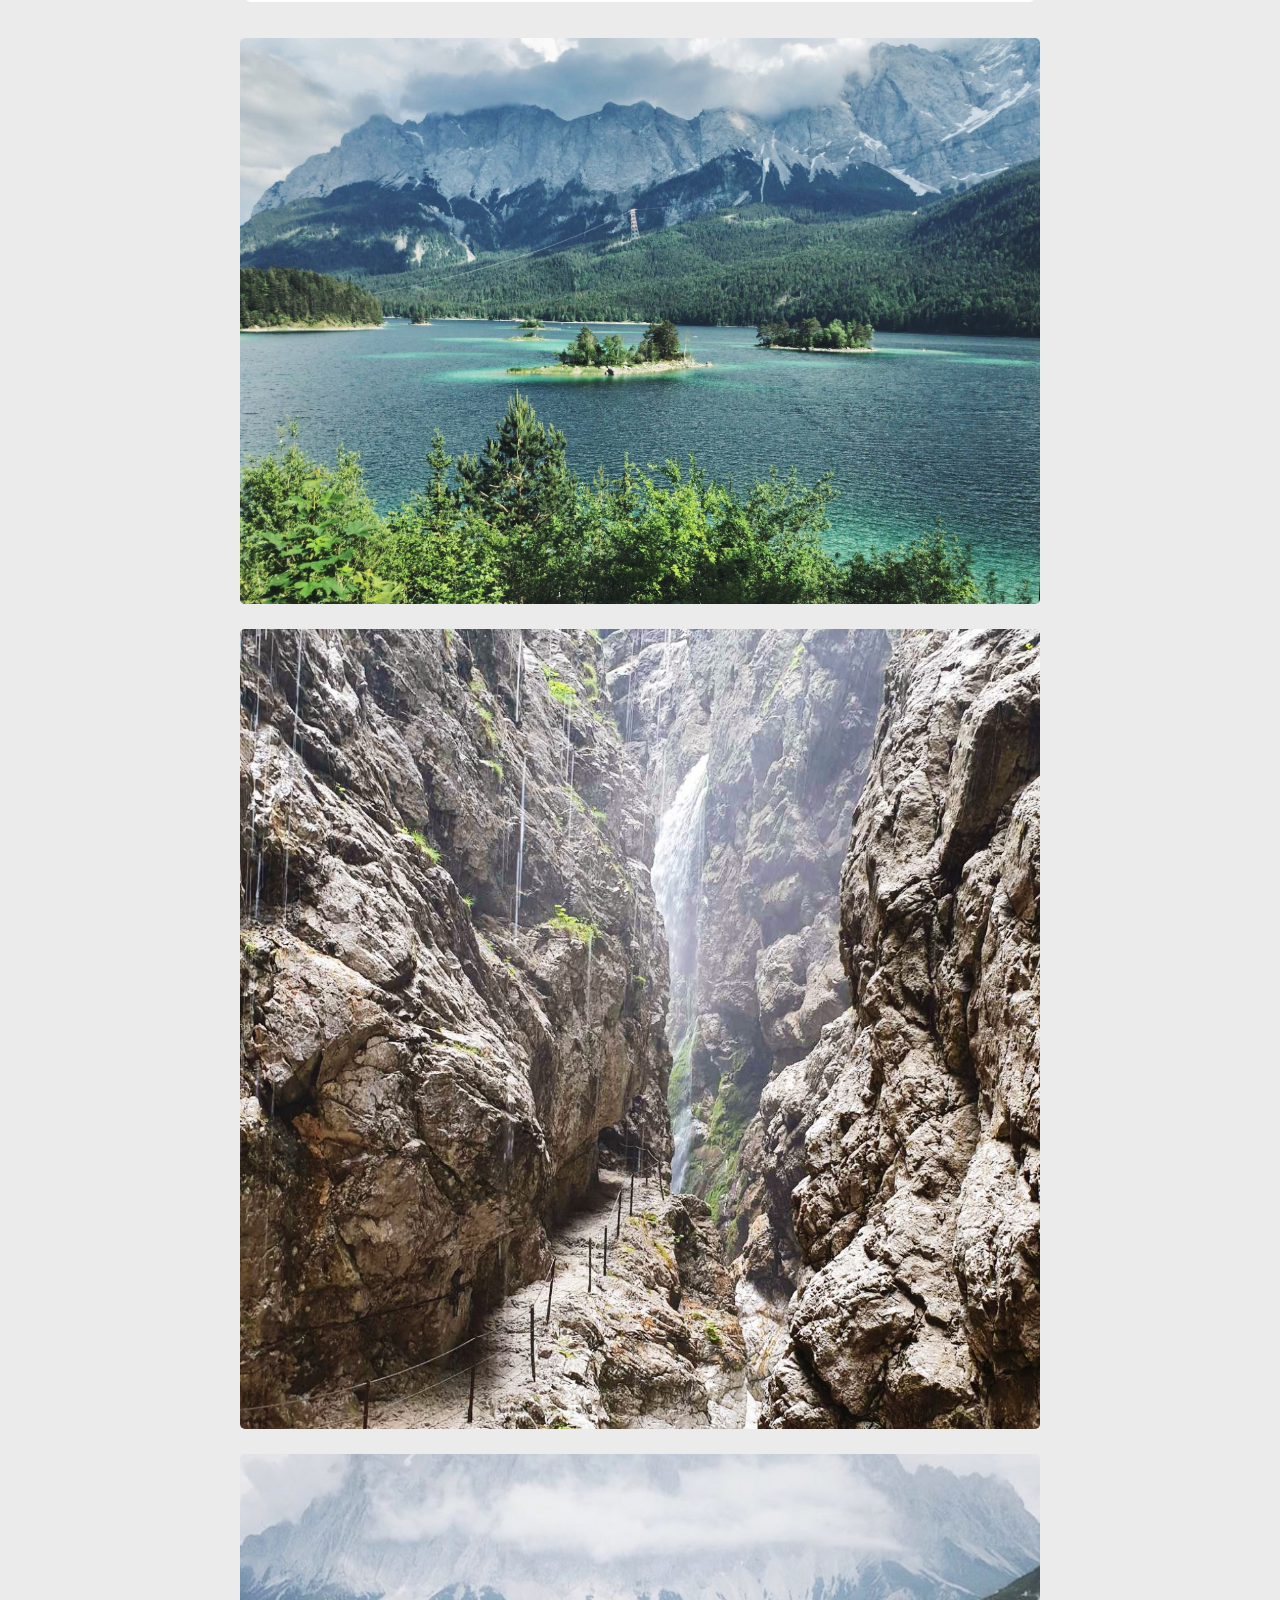
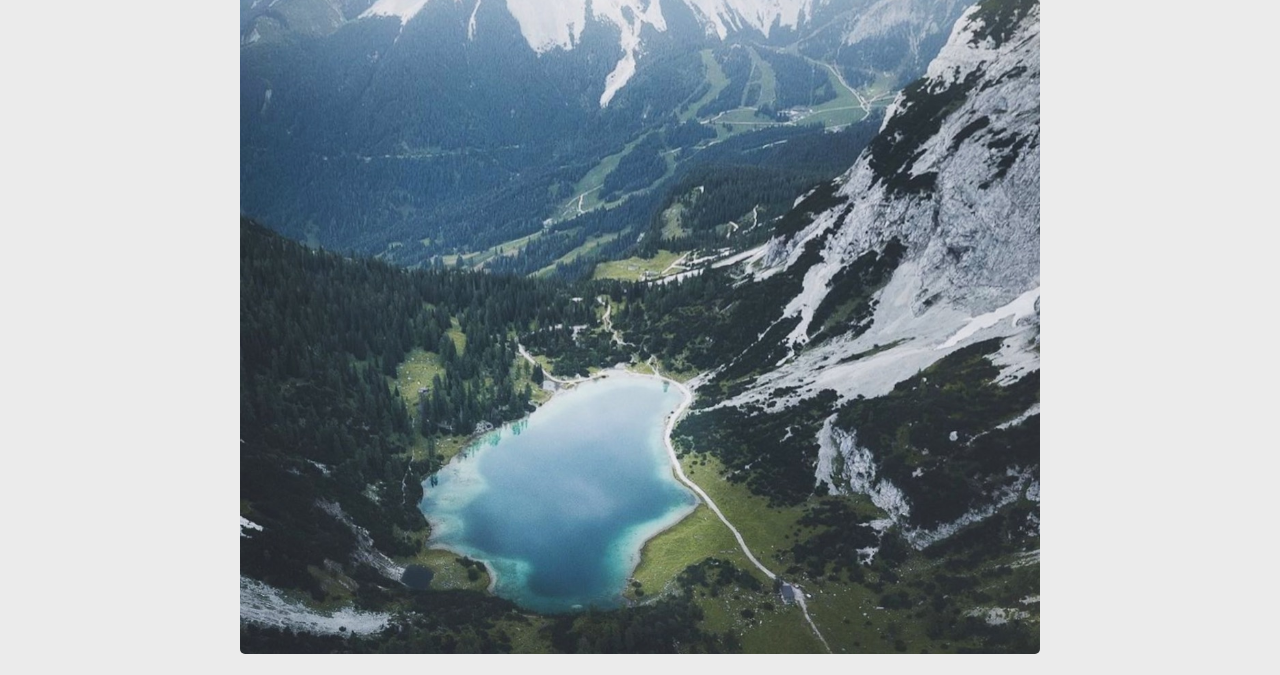
==== commit f12fc9d8: "important" ====
--- a/zugspitze/2023-04-07.html
+++ b/zugspitze/2023-04-07.html
@@ -135,6 +135,7 @@
                 <ol>
                     <li>This is a privately organized event. Hikes will take part in the raw nature. You're responsible for your safety at all times.</li>
                     <li>All featured hikes require you to be fit. However, if you feel tired feel free to skip.</li>
+                    <li>The plan of the trip might be changed or adapted to the curcumstances: weather, delays of any kind, group dynamic etc. Regardless of that we'll make our best to make this trip wonderful and unforgettable.</li>
                 </ol>
 
             </div>
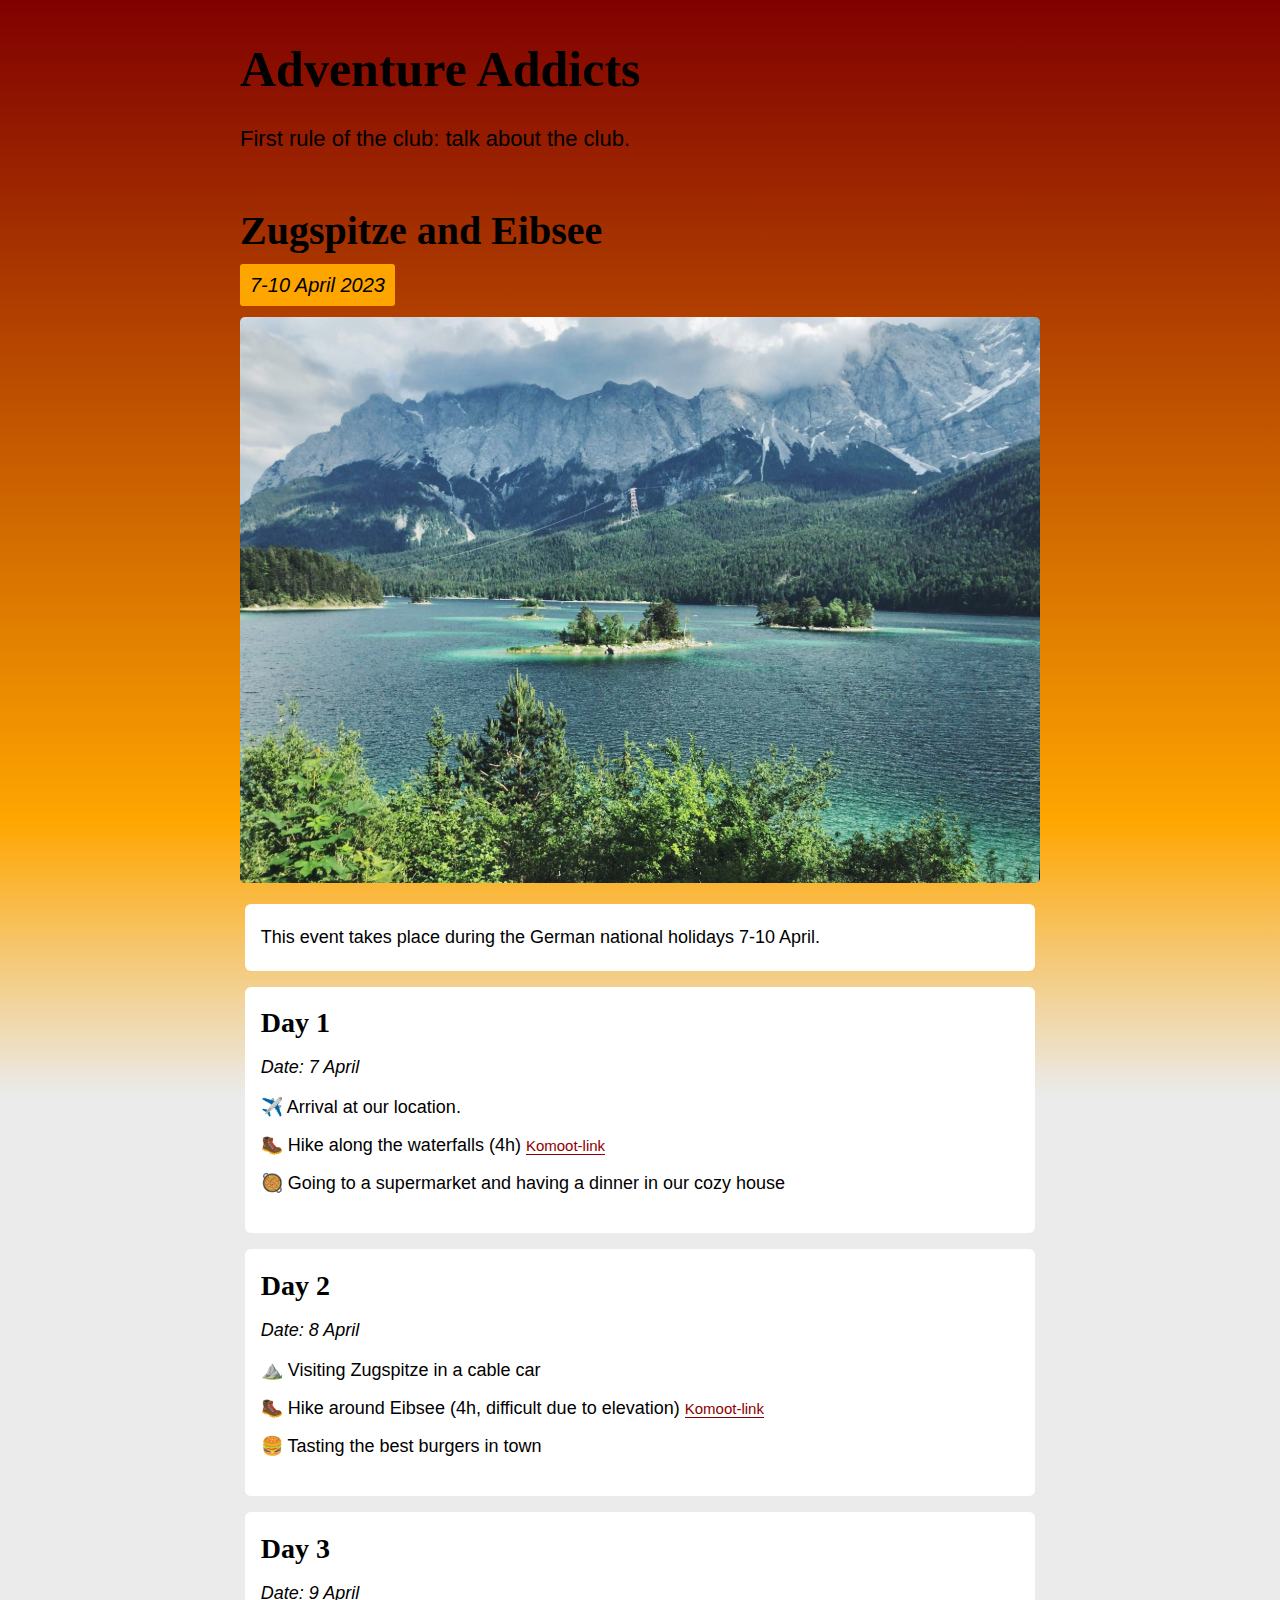
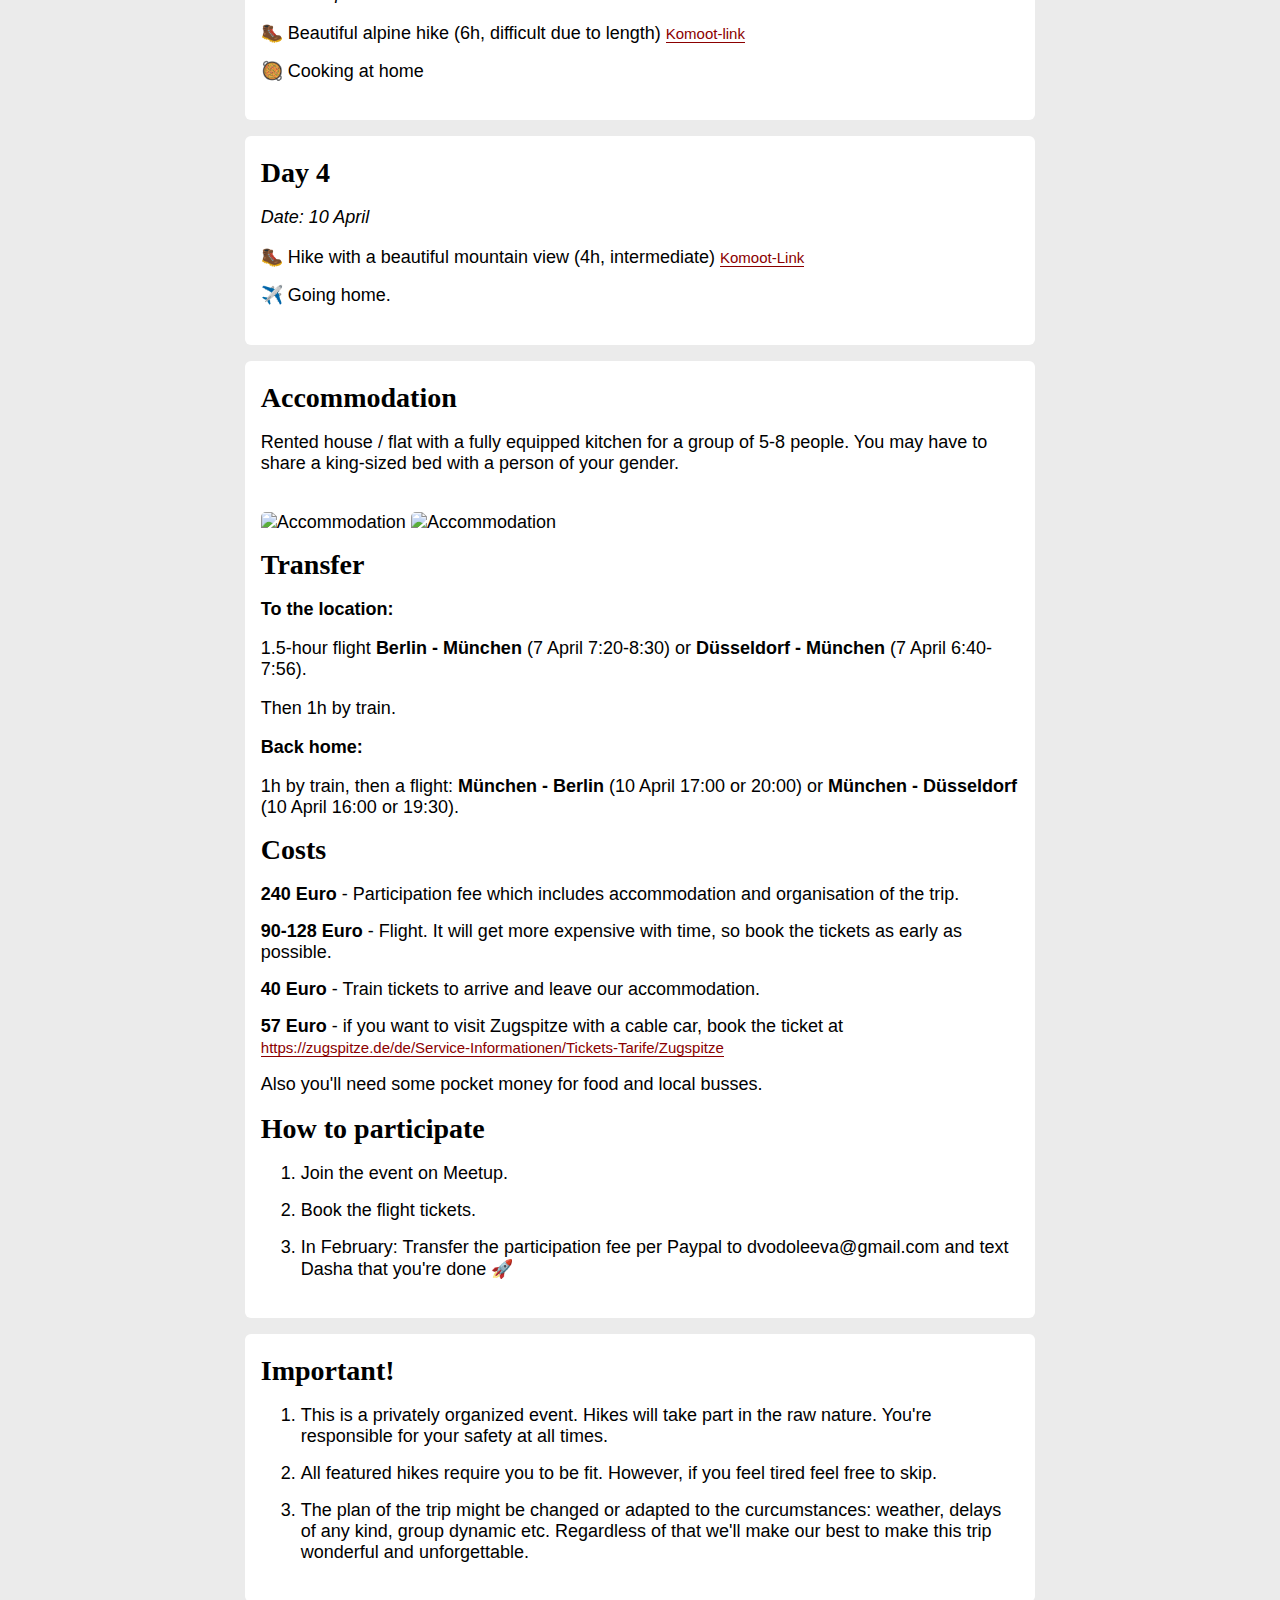
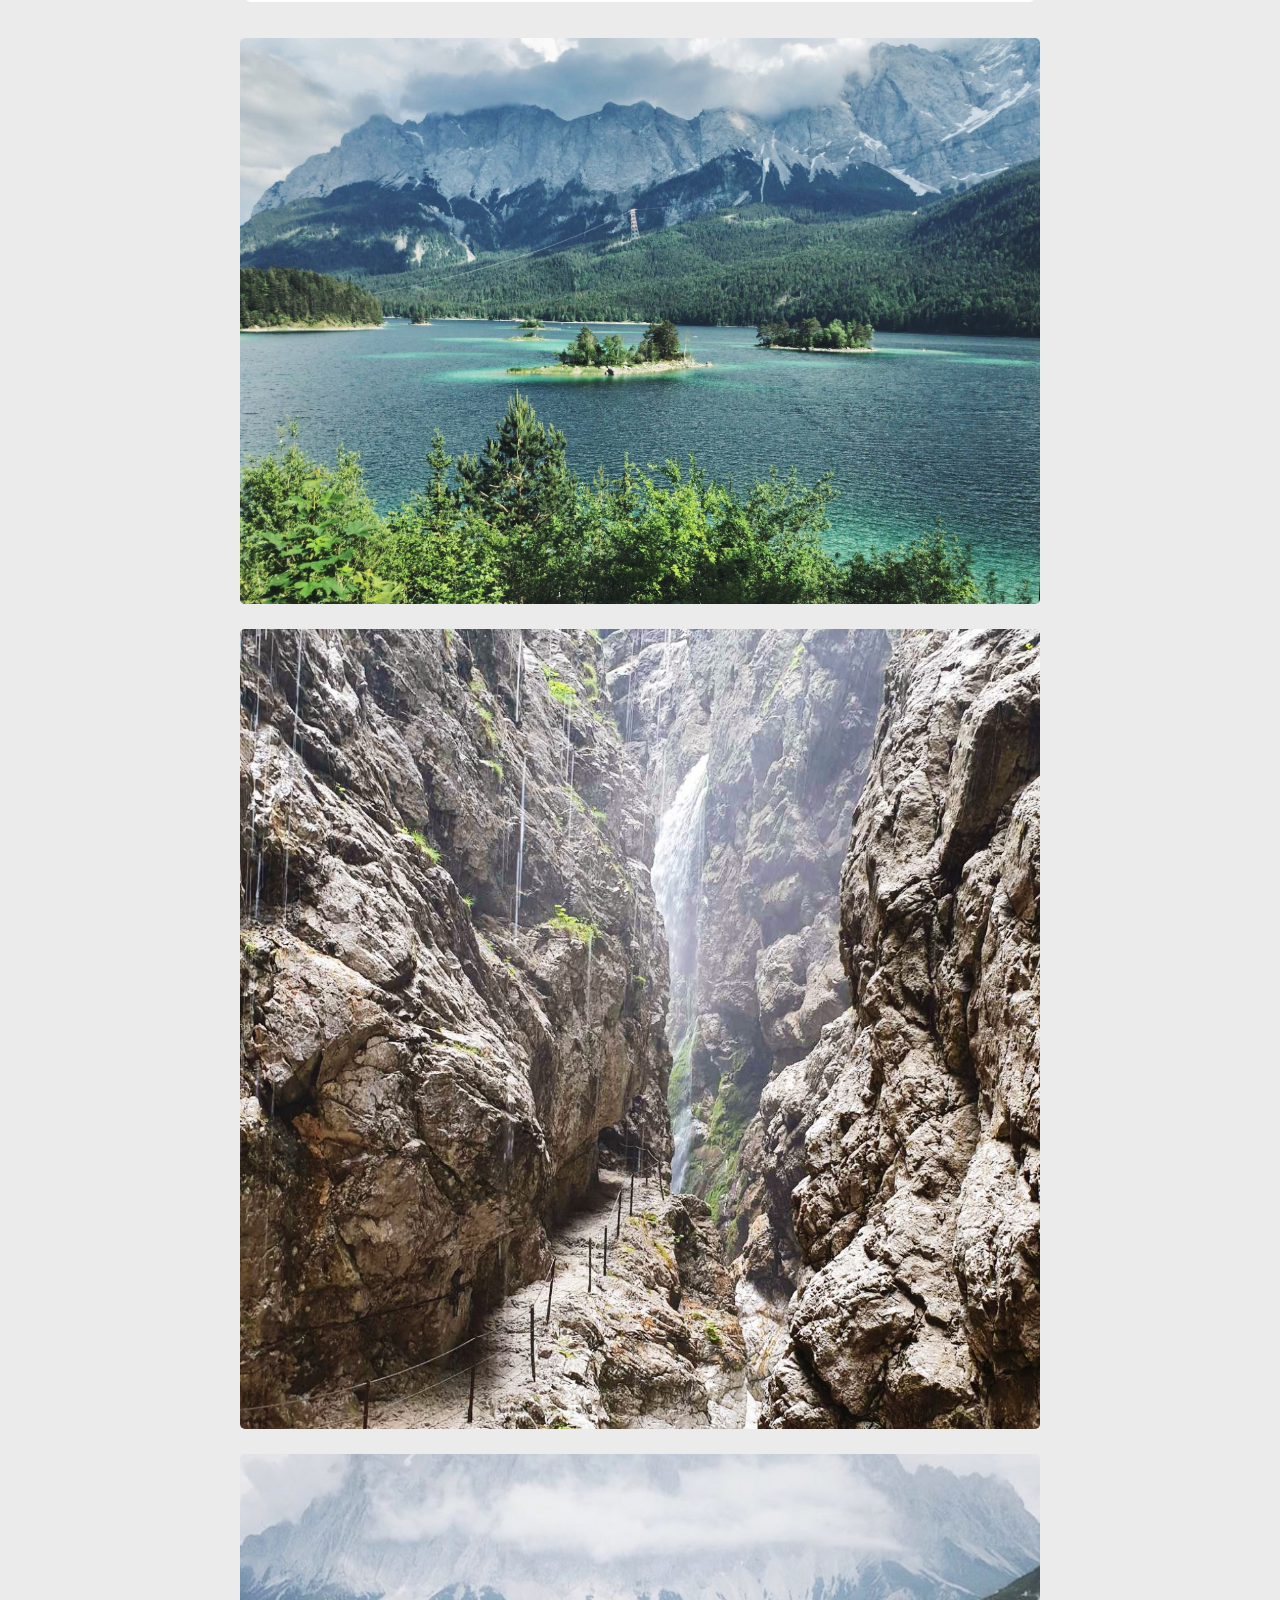
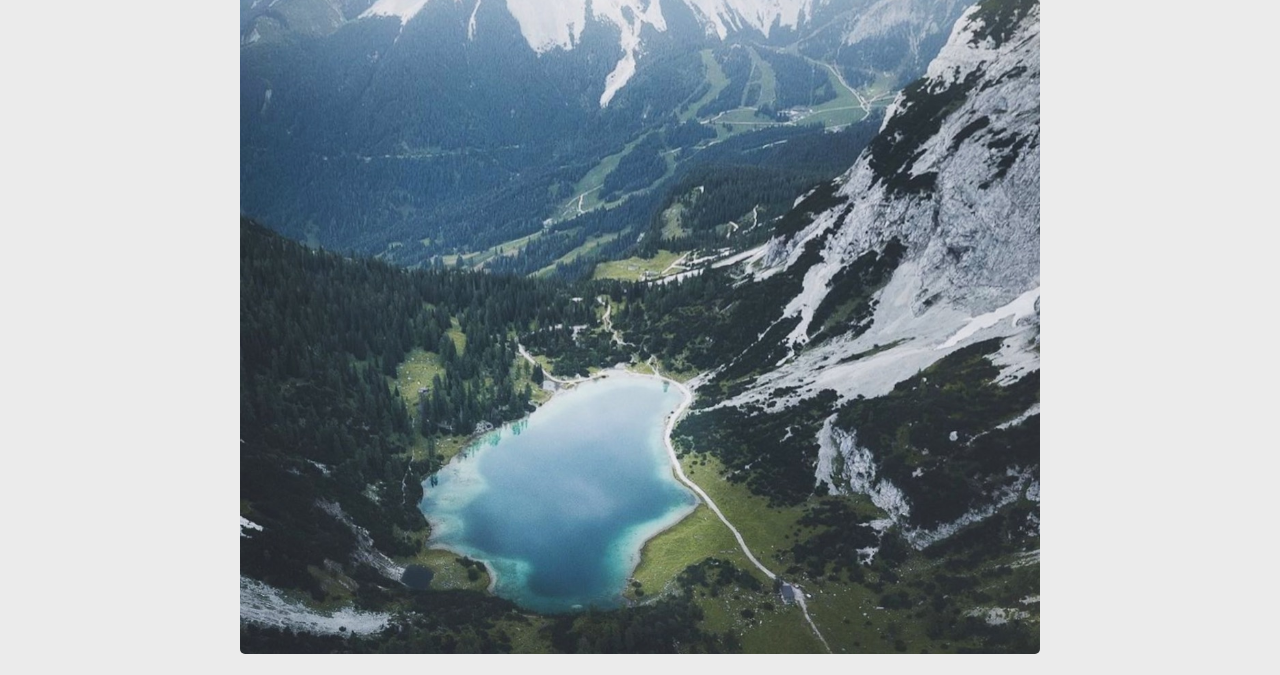
==== commit 3992ae40: "book ticket" ====
--- a/zugspitze/2023-04-07.html
+++ b/zugspitze/2023-04-07.html
@@ -112,7 +112,7 @@
                     <li><b>240 Euro</b> - Participation fee which includes accommodation and organisation of the trip. </li>
                     <li><b>90-128 Euro</b> - Flight. It will get more expensive with time, so book the tickets as early as possible. </li>
                     <li><b> 40 Euro</b> - Train tickets to arrive and leave our accommodation. </li>
-                    <li><b> 57 Euro</b> - if you want to visit Zugspitze with a cable car, transfer this fee as well or buy the ticket yourself at <a href="https://zugspitze.de/de/Service-Informationen/Tickets-Tarife/Zugspitze">https://zugspitze.de/de/Service-Informationen/Tickets-Tarife/Zugspitze</a></li>
+                    <li><b> 57 Euro</b> - if you want to visit Zugspitze with a cable car, book the ticket at <a href="https://zugspitze.de/de/Service-Informationen/Tickets-Tarife/Zugspitze">https://zugspitze.de/de/Service-Informationen/Tickets-Tarife/Zugspitze</a></li>
                     Also you'll need some pocket money for food and local busses. 
                 </ul>
 
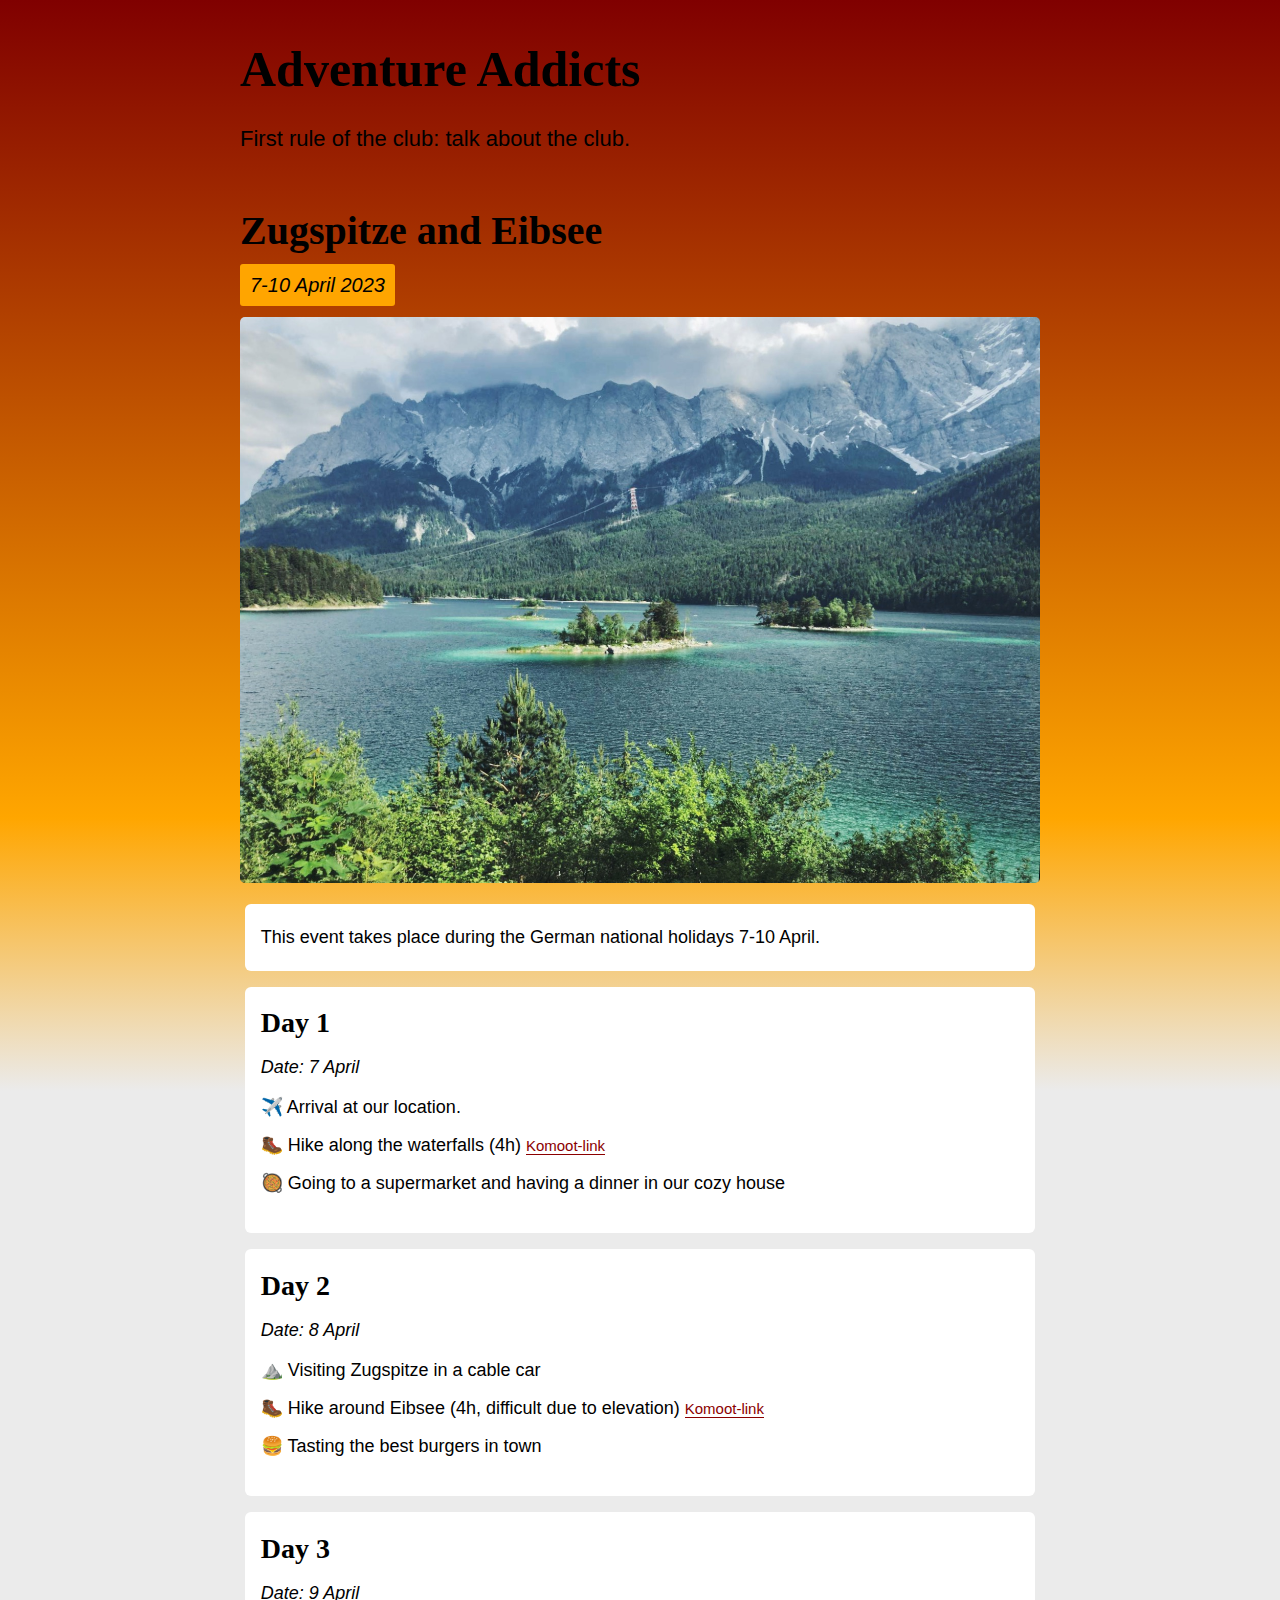
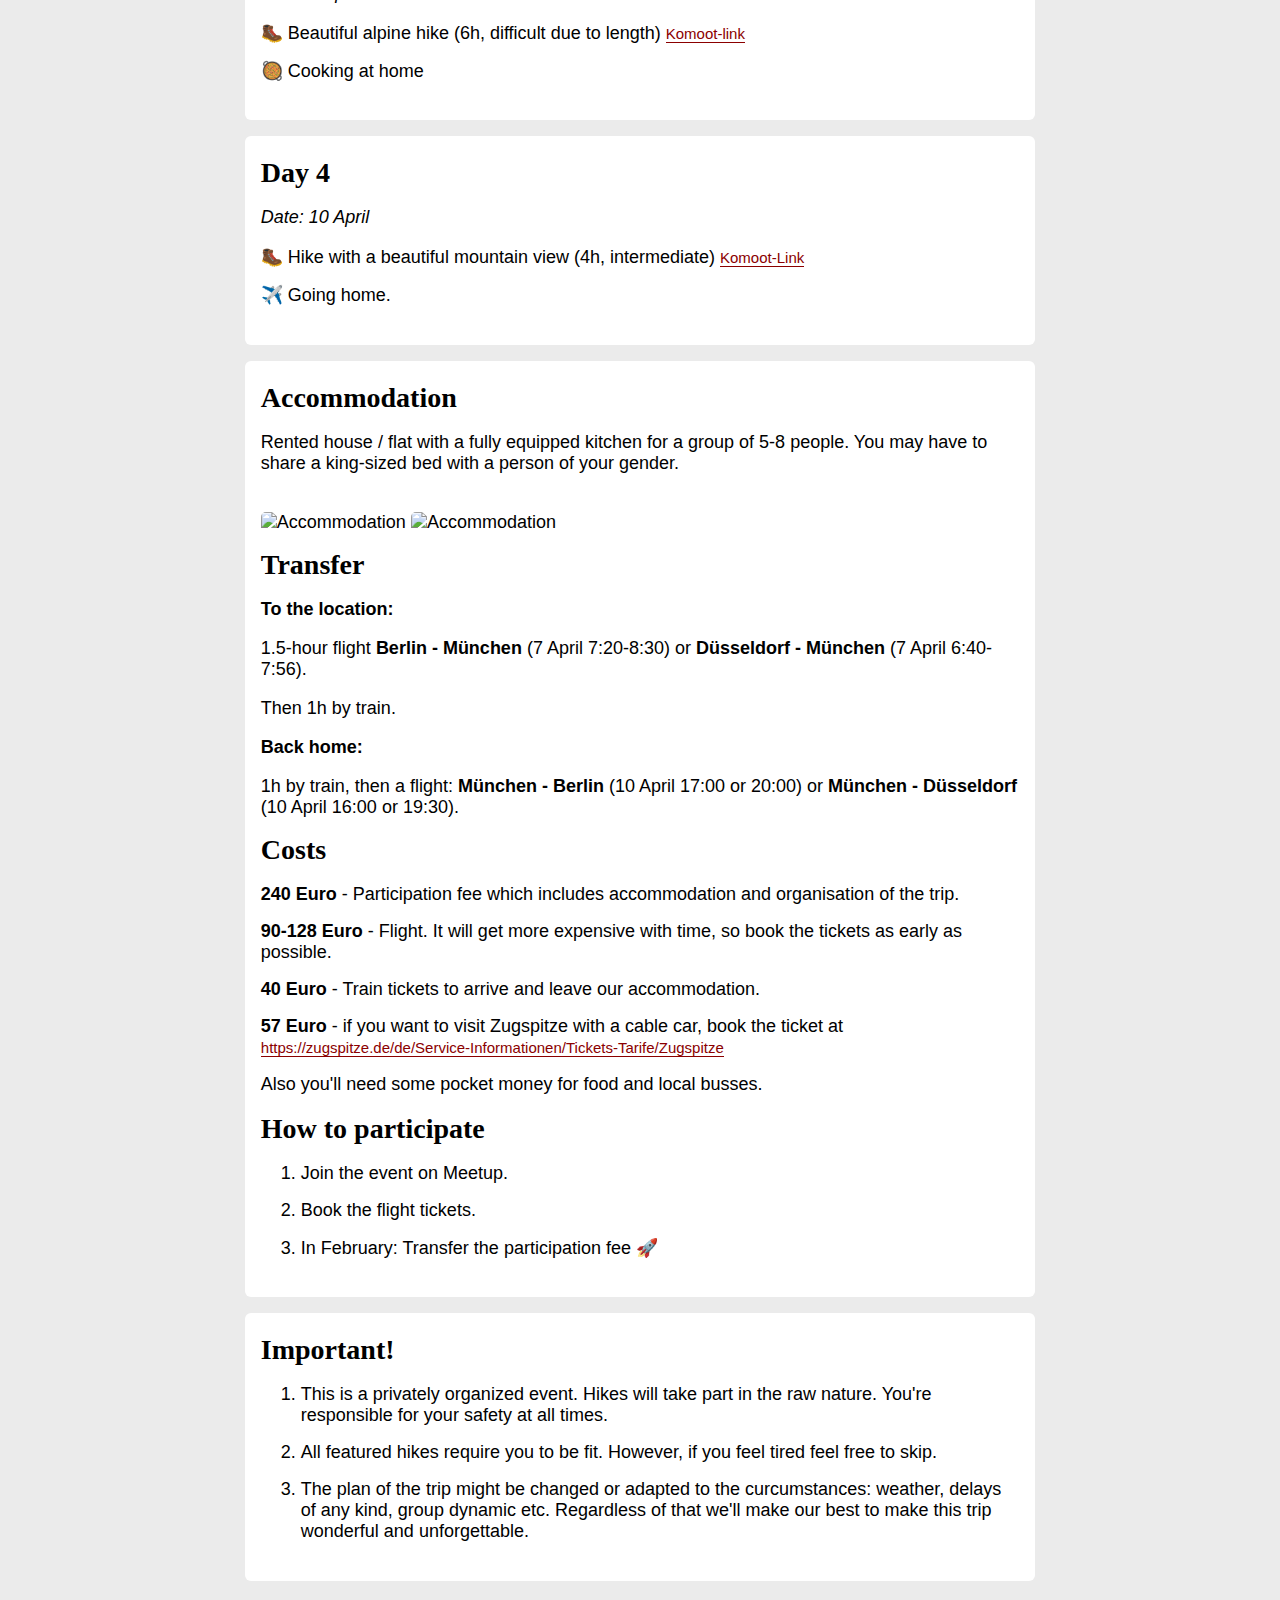
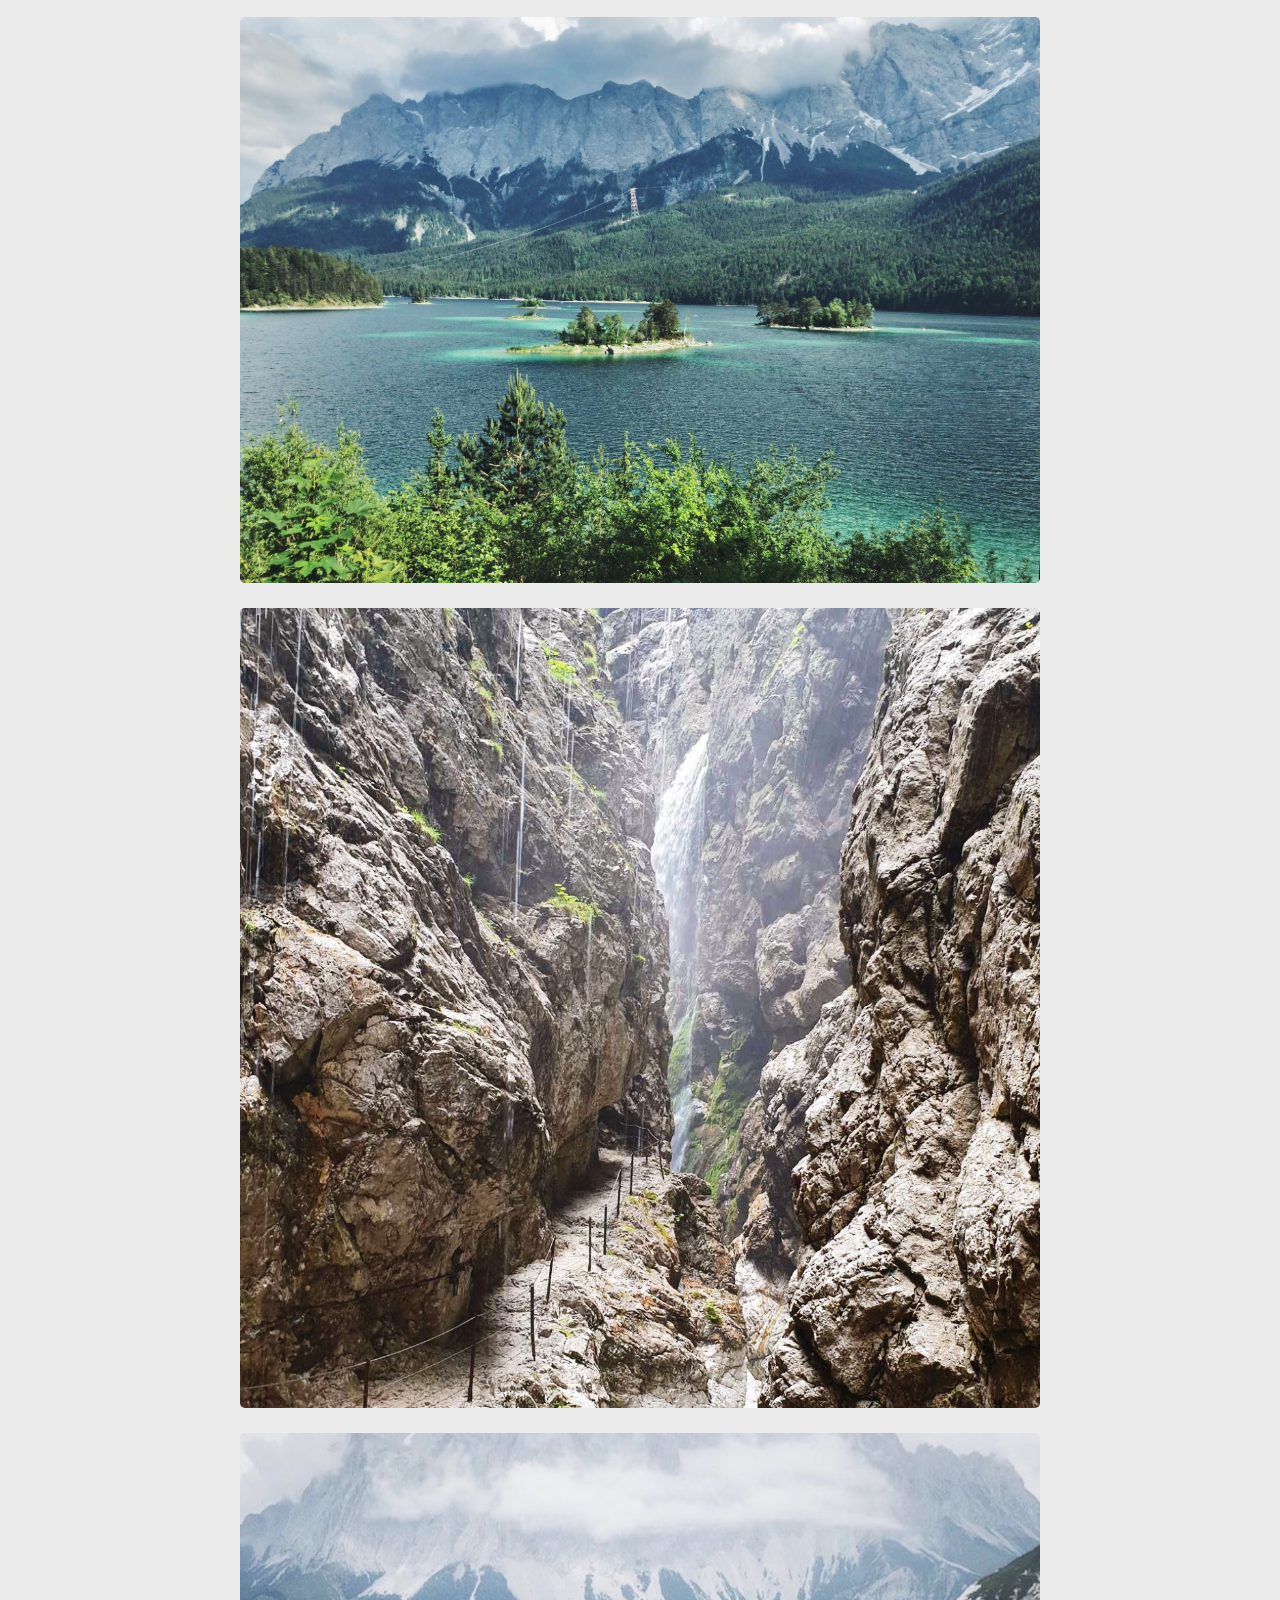
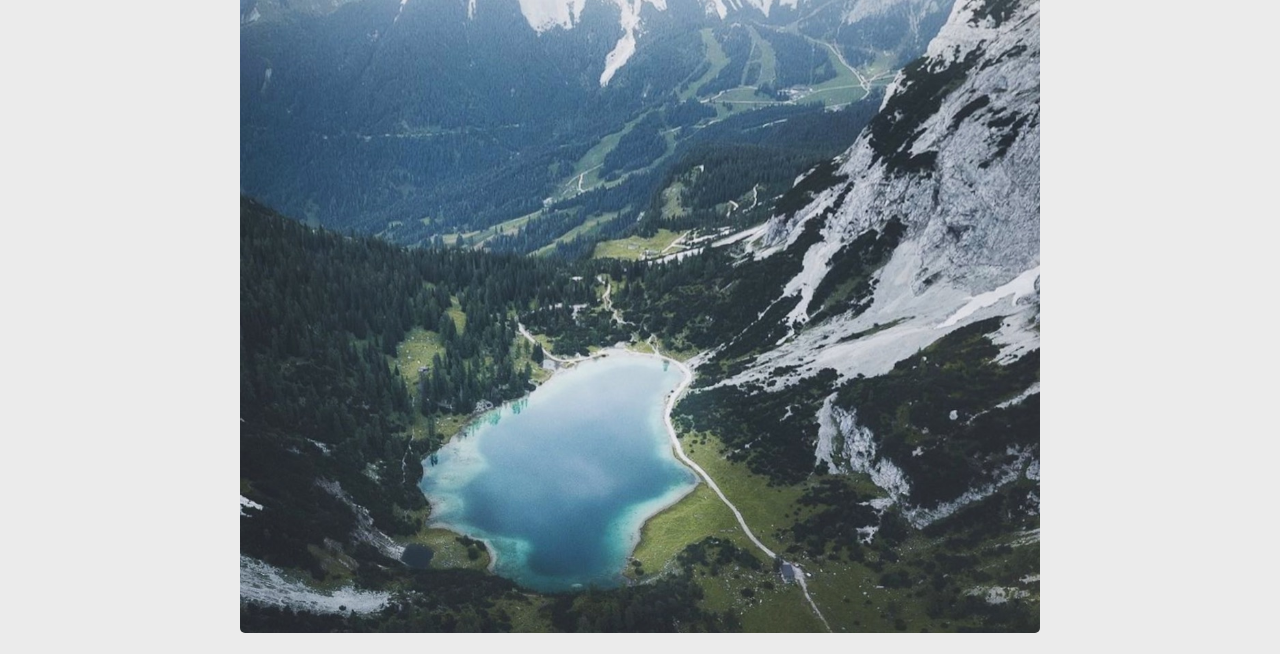
==== commit 374ac98b: "changes" ====
--- a/zugspitze/2023-04-07.html
+++ b/zugspitze/2023-04-07.html
@@ -123,7 +123,7 @@
                 <ol>
                     <li>Join the event on Meetup.</li>
                     <li>Book the flight tickets.</li>
-                    <li>In February: Transfer the participation fee per Paypal to dvodoleeva@gmail.com and text Dasha that you're done 🚀 </li>
+                    <li>In February: Transfer the participation fee 🚀 </li>
                 </ol>
             </div>
             
